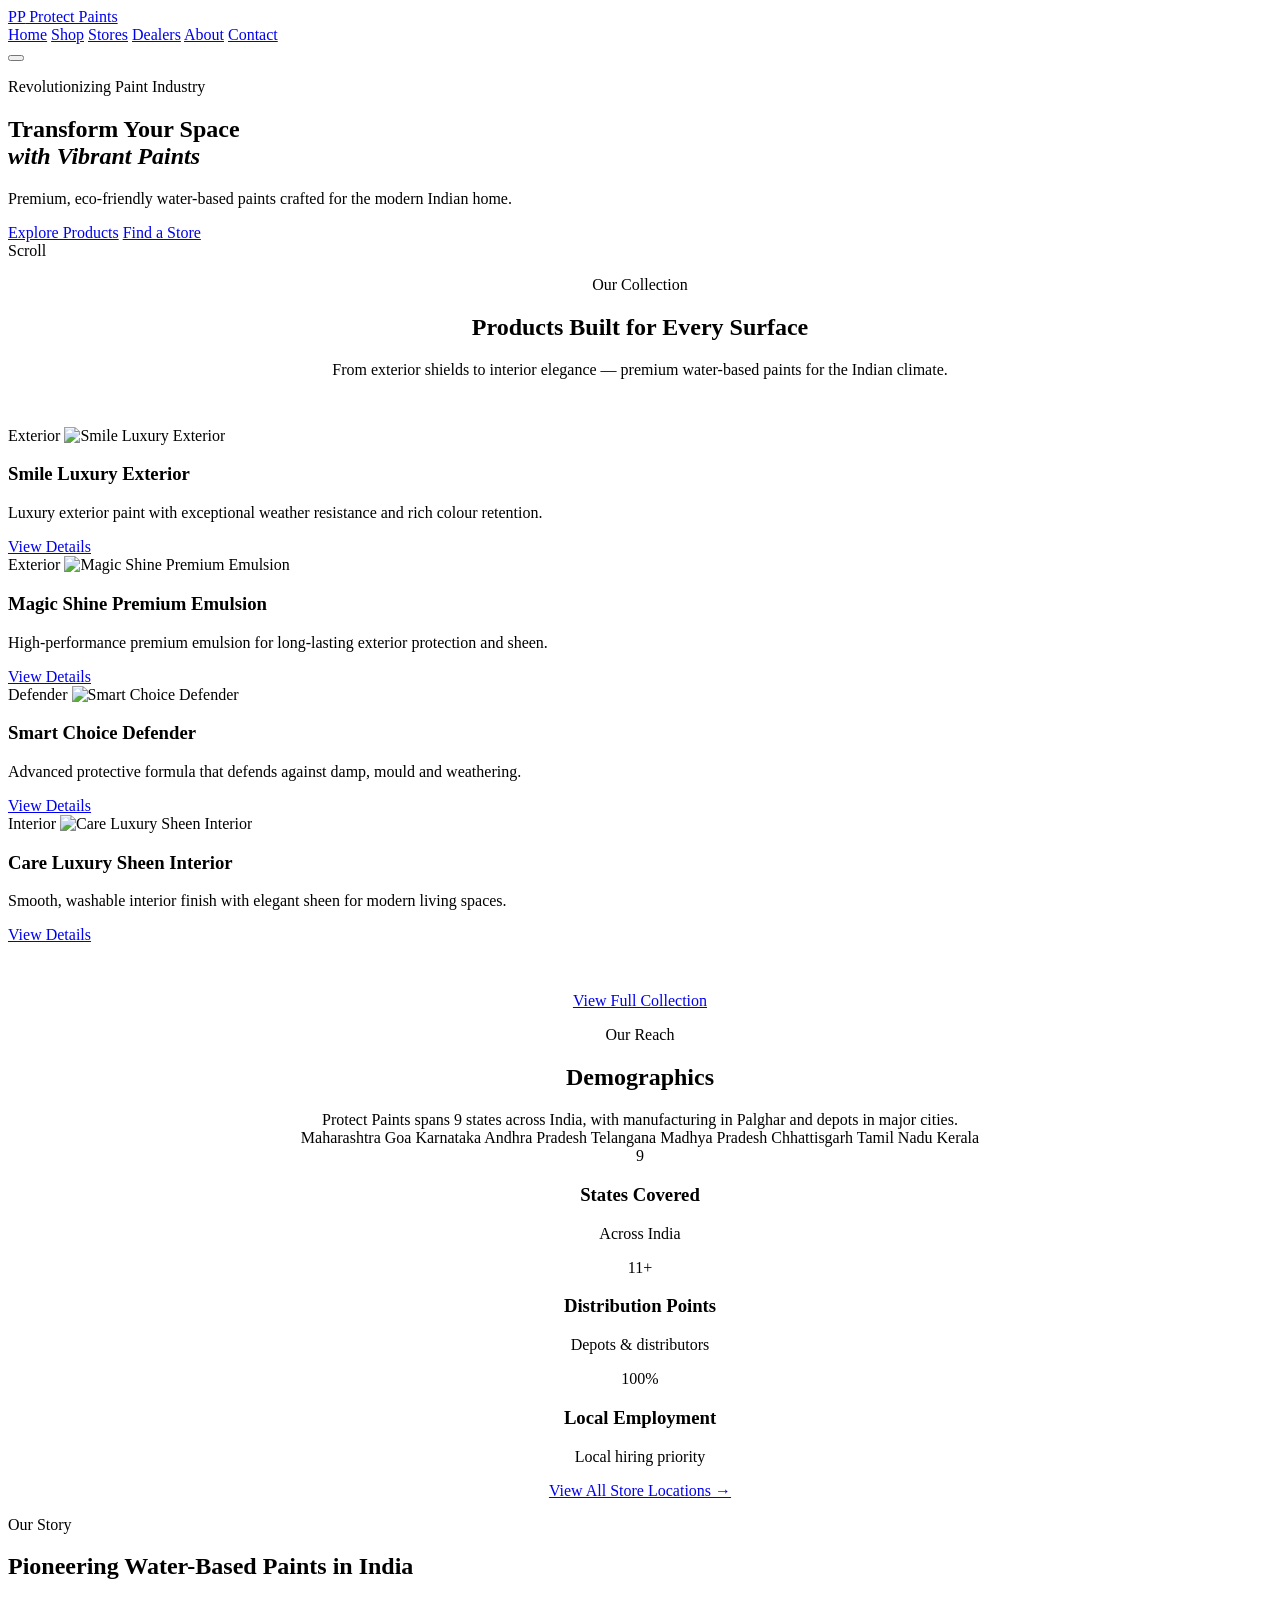
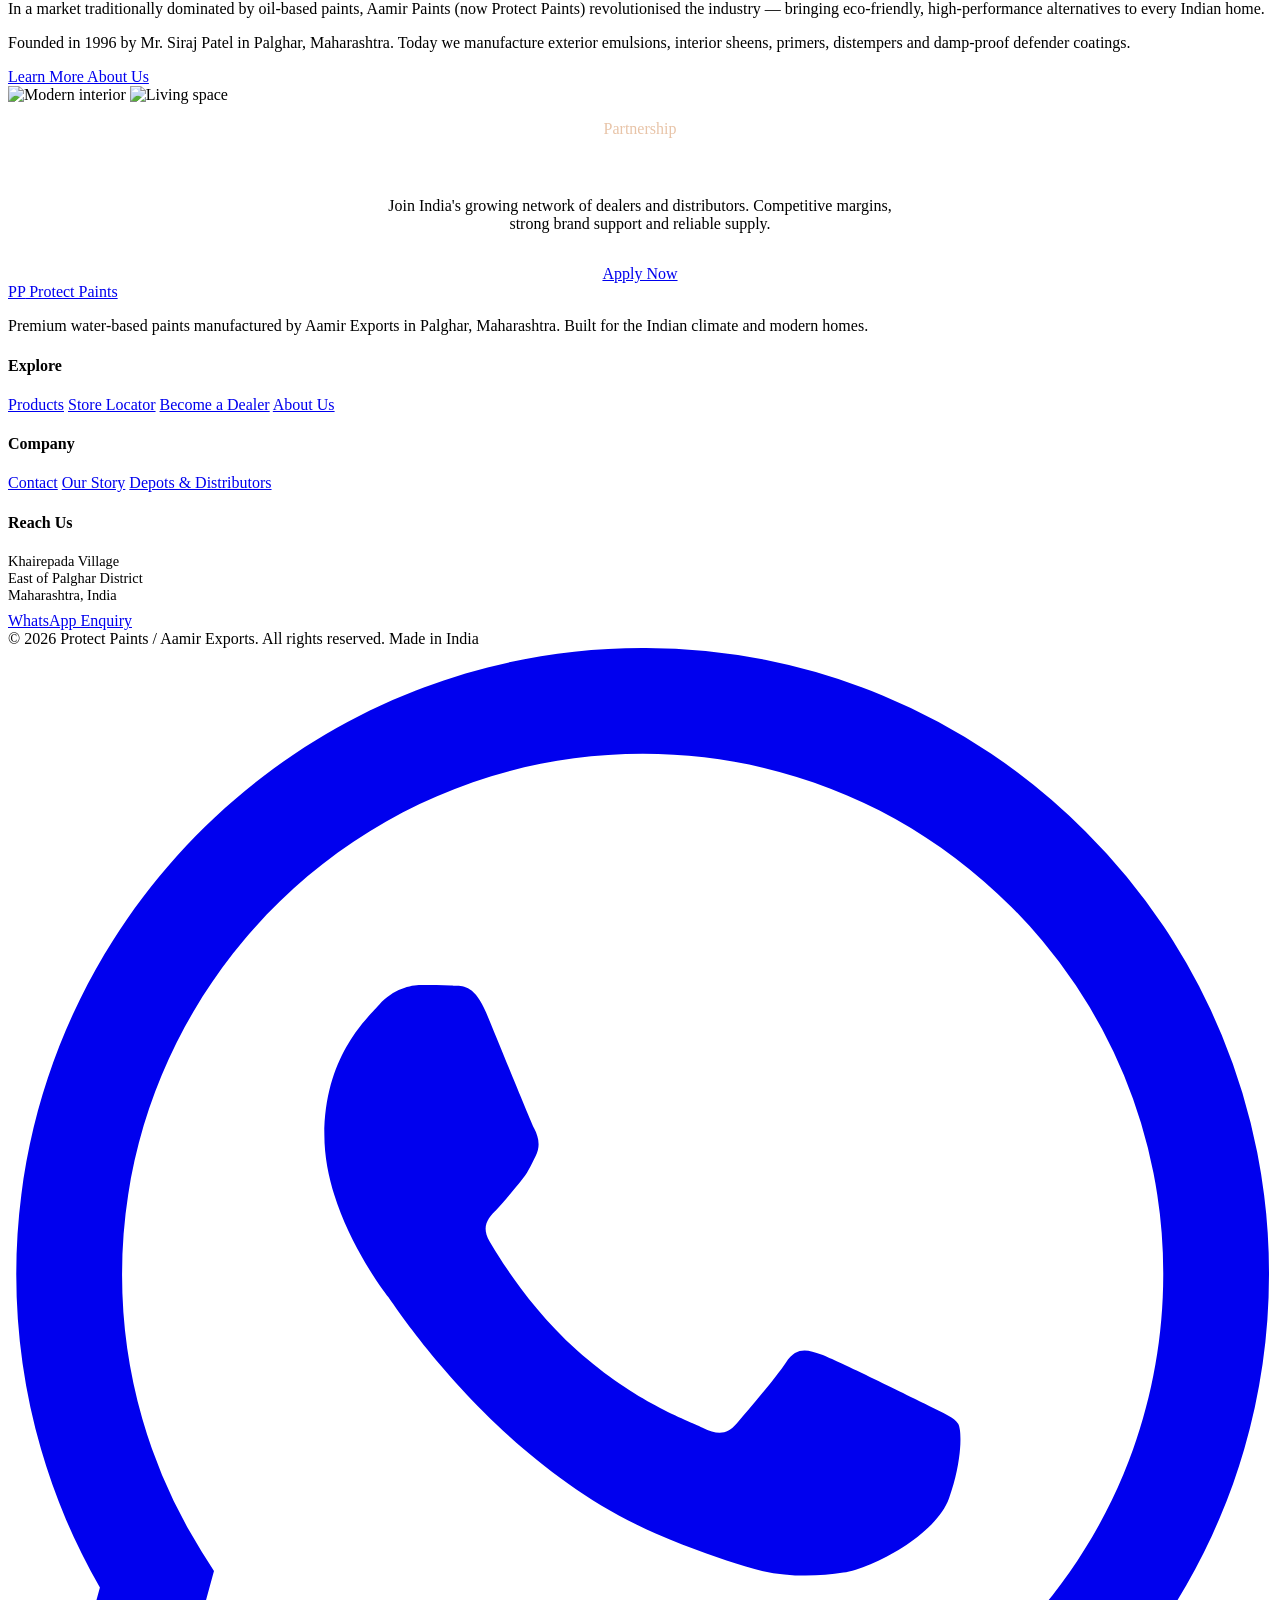
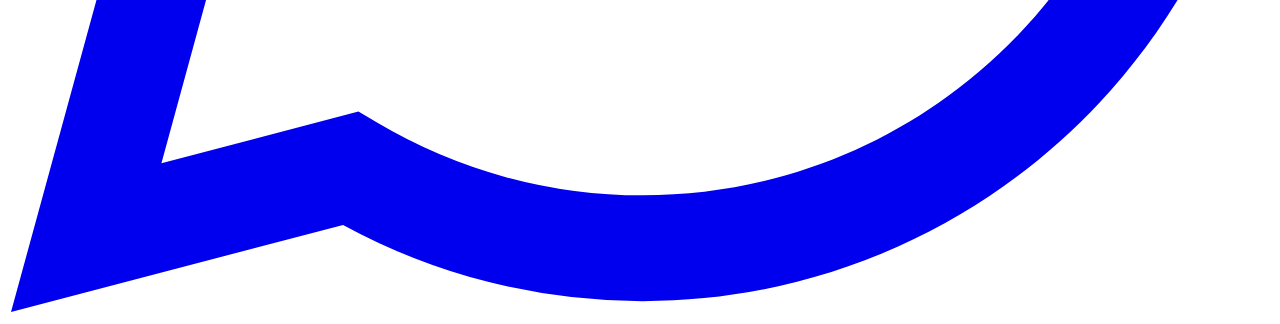
==== index.html @ d66ad338 "Add files via upload" ====
<!DOCTYPE html>
<html lang="en">
<head>
  <meta charset="UTF-8">
  <meta name="viewport" content="width=device-width, initial-scale=1.0">
  <title>Protect Paints — Premium Water-Based Paints for Modern Indian Homes</title>
  <meta name="description" content="Protect Paints by Aamir Exports. Eco-friendly, high-performance water-based paints manufactured in Palghar, Maharashtra.">
  <link rel="preconnect" href="https://fonts.googleapis.com">
  <link href="https://fonts.googleapis.com/css2?family=Fraunces:ital,wght@0,500;0,600;1,500&family=Inter:wght@400;500;600&display=swap" rel="stylesheet">
  <link rel="stylesheet" href="assets/css/style.css">
</head>
<body class="home">

  <!-- Floating glass header (sits on top of hero) -->
  <header class="site-header" id="site-header">
    <div class="container header-inner">
      <a href="index.html" class="logo">
        <span class="logo-mark">PP</span>
        Protect Paints
      </a>
      <nav class="nav" aria-label="Main">
        <a href="index.html" class="active">Home</a>
        <a href="shop.html">Shop</a>
        <a href="stores.html">Stores</a>
        <a href="dealers.html">Dealers</a>
        <a href="about.html">About</a>
        <a href="contact.html">Contact</a>
      </nav>
      <button class="nav-toggle" aria-label="Menu" aria-expanded="false">
        <span></span><span></span><span></span>
      </button>
    </div>
  </header>

  <!-- Hero — full viewport, nav floats over it -->
  <section class="hero">
    <div class="hero-bg"></div>
    <div class="container">
      <div class="hero-content">
        <p class="eyebrow">Revolutionizing Paint Industry</p>
        <h1>Transform Your Space<br><em>with Vibrant Paints</em></h1>
        <p>Premium, eco-friendly water-based paints crafted for the modern Indian home.</p>
        <div class="hero-ctas">
          <a href="shop.html" class="btn btn-primary btn-lg">Explore Products</a>
          <a href="stores.html" class="btn btn-glass btn-lg">Find a Store</a>
        </div>
      </div>
    </div>
    <div class="scroll-hint">Scroll</div>
  </section>

  <!-- Featured Products -->
  <section class="section">
    <div class="container">
      <div style="text-align:center; margin-bottom:48px;">
        <p class="eyebrow">Our Collection</p>
        <h2>Products Built for Every Surface</h2>
        <p class="lead" style="margin:0 auto;">From exterior shields to interior elegance — premium water-based paints for the Indian climate.</p>
      </div>

      <div class="product-grid">
        <article class="product-card" data-cat="exterior">
          <div class="product-img">
            <span class="product-tag">Exterior</span>
            <img src="https://images.unsplash.com/photo-1589939705384-5185137a7f0f?auto=format&fit=crop&w=400&q=80" alt="Smile Luxury Exterior">
          </div>
          <div class="product-body">
            <h3>Smile Luxury Exterior</h3>
            <p>Luxury exterior paint with exceptional weather resistance and rich colour retention.</p>
            <a href="shop.html" class="btn btn-sm btn-outline">View Details</a>
          </div>
        </article>

        <article class="product-card" data-cat="exterior">
          <div class="product-img">
            <span class="product-tag">Exterior</span>
            <img src="https://images.unsplash.com/photo-1562259949-e8e7689d7828?auto=format&fit=crop&w=400&q=80" alt="Magic Shine Premium Emulsion">
          </div>
          <div class="product-body">
            <h3>Magic Shine Premium Emulsion</h3>
            <p>High-performance premium emulsion for long-lasting exterior protection and sheen.</p>
            <a href="shop.html" class="btn btn-sm btn-outline">View Details</a>
          </div>
        </article>

        <article class="product-card" data-cat="defender">
          <div class="product-img">
            <span class="product-tag">Defender</span>
            <img src="https://images.unsplash.com/photo-1581578731548-c64695cc6952?auto=format&fit=crop&w=400&q=80" alt="Smart Choice Defender">
          </div>
          <div class="product-body">
            <h3>Smart Choice Defender</h3>
            <p>Advanced protective formula that defends against damp, mould and weathering.</p>
            <a href="shop.html" class="btn btn-sm btn-outline">View Details</a>
          </div>
        </article>

        <article class="product-card" data-cat="interior">
          <div class="product-img">
            <span class="product-tag">Interior</span>
            <img src="https://images.unsplash.com/photo-1615873968403-89e068629265?auto=format&fit=crop&w=400&q=80" alt="Care Luxury Sheen Interior">
          </div>
          <div class="product-body">
            <h3>Care Luxury Sheen Interior</h3>
            <p>Smooth, washable interior finish with elegant sheen for modern living spaces.</p>
            <a href="shop.html" class="btn btn-sm btn-outline">View Details</a>
          </div>
        </article>
      </div>

      <div style="text-align:center; margin-top:48px;">
        <a href="shop.html" class="btn btn-primary">View Full Collection</a>
      </div>
    </div>
  </section>

  <!-- Demographics (from Base44) -->
  <section class="section section-alt">
    <div class="container" style="text-align:center;">
      <p class="eyebrow">Our Reach</p>
      <h2>Demographics</h2>
      <p class="lead" style="margin:0 auto;">Protect Paints spans 9 states across India, with manufacturing in Palghar and depots in major cities.</p>

      <div class="state-chips">
        <span class="state-chip">Maharashtra</span>
        <span class="state-chip">Goa</span>
        <span class="state-chip">Karnataka</span>
        <span class="state-chip">Andhra Pradesh</span>
        <span class="state-chip">Telangana</span>
        <span class="state-chip">Madhya Pradesh</span>
        <span class="state-chip">Chhattisgarh</span>
        <span class="state-chip">Tamil Nadu</span>
        <span class="state-chip">Kerala</span>
      </div>

      <div class="stats-grid">
        <div class="stat-card">
          <div class="stat-num">9</div>
          <h3>States Covered</h3>
          <p>Across India</p>
        </div>
        <div class="stat-card">
          <div class="stat-num">11+</div>
          <h3>Distribution Points</h3>
          <p>Depots &amp; distributors</p>
        </div>
        <div class="stat-card">
          <div class="stat-num">100%</div>
          <h3>Local Employment</h3>
          <p>Local hiring priority</p>
        </div>
      </div>

      <a href="stores.html" class="btn btn-outline">View All Store Locations →</a>
    </div>
  </section>

  <!-- About teaser (from Base44) -->
  <section class="section">
    <div class="container">
      <div class="split">
        <div>
          <p class="eyebrow">Our Story</p>
          <h2>Pioneering Water-Based Paints in India</h2>
          <p>In a market traditionally dominated by oil-based paints, Aamir Paints (now Protect Paints) revolutionised the industry — bringing eco-friendly, high-performance alternatives to every Indian home.</p>
          <p>Founded in 1996 by Mr. Siraj Patel in Palghar, Maharashtra. Today we manufacture exterior emulsions, interior sheens, primers, distempers and damp-proof defender coatings.</p>
          <a href="about.html" class="btn btn-primary" style="margin-top:12px;">Learn More About Us</a>
        </div>
        <div class="split-images">
          <img src="https://images.unsplash.com/photo-1618220179428-22790b461013?auto=format&fit=crop&w=600&q=80" alt="Modern interior">
          <img src="https://images.unsplash.com/photo-1586023492125-27b2c045efd7?auto=format&fit=crop&w=600&q=80" alt="Living space">
        </div>
      </div>
    </div>
  </section>

  <!-- Dealer CTA -->
  <section class="section section-dark">
    <div class="container" style="text-align:center;">
      <p class="eyebrow" style="color:#E8C4A8;">Partnership</p>
      <h2 style="color:#fff; max-width:16em; margin:0 auto 1rem;">Become a Protect Paints Dealer</h2>
      <p style="max-width:32em; margin:0 auto 2rem;">Join India's growing network of dealers and distributors. Competitive margins, strong brand support and reliable supply.</p>
      <a href="dealers.html" class="btn btn-primary btn-lg">Apply Now</a>
    </div>
  </section>

  <!-- Footer -->
  <footer class="site-footer">
    <div class="container">
      <div class="footer-grid">
        <div class="footer-brand">
          <a href="index.html" class="logo">
            <span class="logo-mark">PP</span> Protect Paints
          </a>
          <p>Premium water-based paints manufactured by Aamir Exports in Palghar, Maharashtra. Built for the Indian climate and modern homes.</p>
        </div>
        <div class="footer-col">
          <h4>Explore</h4>
          <a href="shop.html">Products</a>
          <a href="stores.html">Store Locator</a>
          <a href="dealers.html">Become a Dealer</a>
          <a href="about.html">About Us</a>
        </div>
        <div class="footer-col">
          <h4>Company</h4>
          <a href="contact.html">Contact</a>
          <a href="about.html">Our Story</a>
          <a href="stores.html">Depots &amp; Distributors</a>
        </div>
        <div class="footer-col">
          <h4>Reach Us</h4>
          <p style="font-size:0.9rem; margin:0 0 8px;">Khairepada Village<br>East of Palghar District<br>Maharashtra, India</p>
          <a href="https://wa.me/918600154337" target="_blank" rel="noopener">WhatsApp Enquiry</a>
        </div>
      </div>
      <div class="footer-bottom">
        <span>© 2026 Protect Paints / Aamir Exports. All rights reserved.</span>
        <span>Made in India</span>
      </div>
    </div>
  </footer>

  <a href="https://wa.me/918600154337?text=Hi%2C%20I%27m%20interested%20in%20Protect%20Paints" class="wa-float" target="_blank" rel="noopener" aria-label="Chat on WhatsApp">
    <svg viewBox="0 0 24 24" fill="currentColor"><path d="M17.472 14.382c-.297-.149-1.758-.867-2.03-.967-.273-.099-.471-.148-.67.15-.197.297-.767.966-.94 1.164-.173.199-.347.223-.644.075-.297-.15-1.255-.463-2.39-1.475-.883-.788-1.48-1.761-1.653-2.059-.173-.297-.018-.458.13-.606.134-.133.298-.347.446-.52.149-.174.198-.298.298-.497.099-.198.05-.371-.025-.52-.075-.149-.669-1.612-.916-2.207-.242-.579-.487-.5-.669-.51-.173-.008-.371-.01-.57-.01-.198 0-.52.074-.792.372-.272.297-1.04 1.016-1.04 2.479 0 1.462 1.065 2.875 1.213 3.074.149.198 2.096 3.2 5.077 4.487.709.306 1.262.489 1.694.625.712.227 1.36.195 1.871.118.571-.085 1.758-.719 2.006-1.413.248-.694.248-1.289.173-1.413-.074-.124-.272-.198-.57-.347m-5.421 7.403h-.004a9.87 9.87 0 01-5.031-1.378l-.361-.214-3.741.982.998-3.648-.235-.374a9.86 9.86 0 01-1.51-5.26c.001-5.45 4.436-9.884 9.888-9.884 2.64 0 5.122 1.03 6.988 2.898a9.825 9.825 0 012.893 6.994c-.003 5.45-4.435 9.884-9.885 9.884m8.413-18.297A11.815 11.815 0 0012.05 0C5.495 0 .16 5.335.157 11.892c0 2.096.547 4.142 1.588 5.945L.057 24l6.305-1.654a11.882 11.882 0 005.683 1.448h.005c6.554 0 11.89-5.335 11.893-11.893a11.821 11.821 0 00-3.48-8.413z"/></svg>
  </a>

  <script src="assets/js/main.js"></script>
  <script>
    (function(){
      var header = document.getElementById('site-header');
      if (!header) return;
      window.addEventListener('scroll', function(){
        if (window.scrollY > 80) header.classList.add('is-scrolled');
        else header.classList.remove('is-scrolled');
      });
    })();
  </script>
</body>
</html>
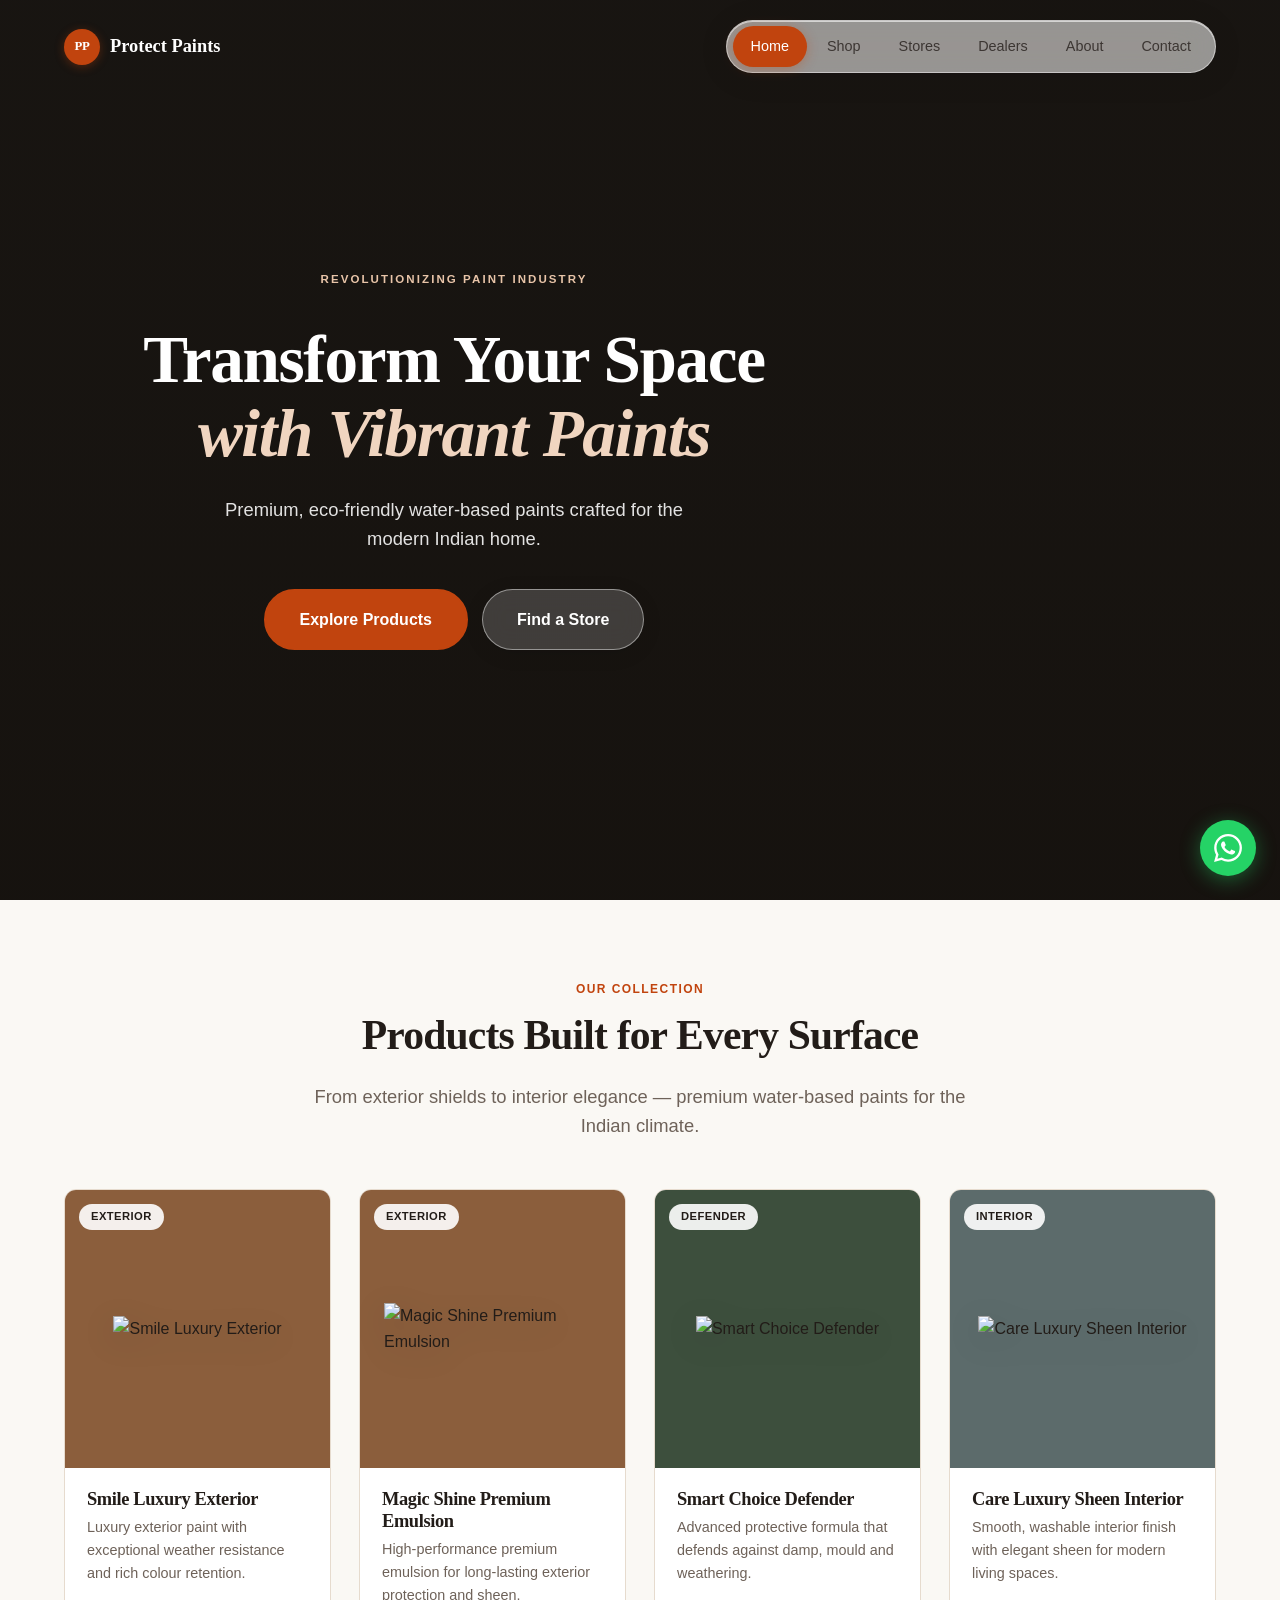
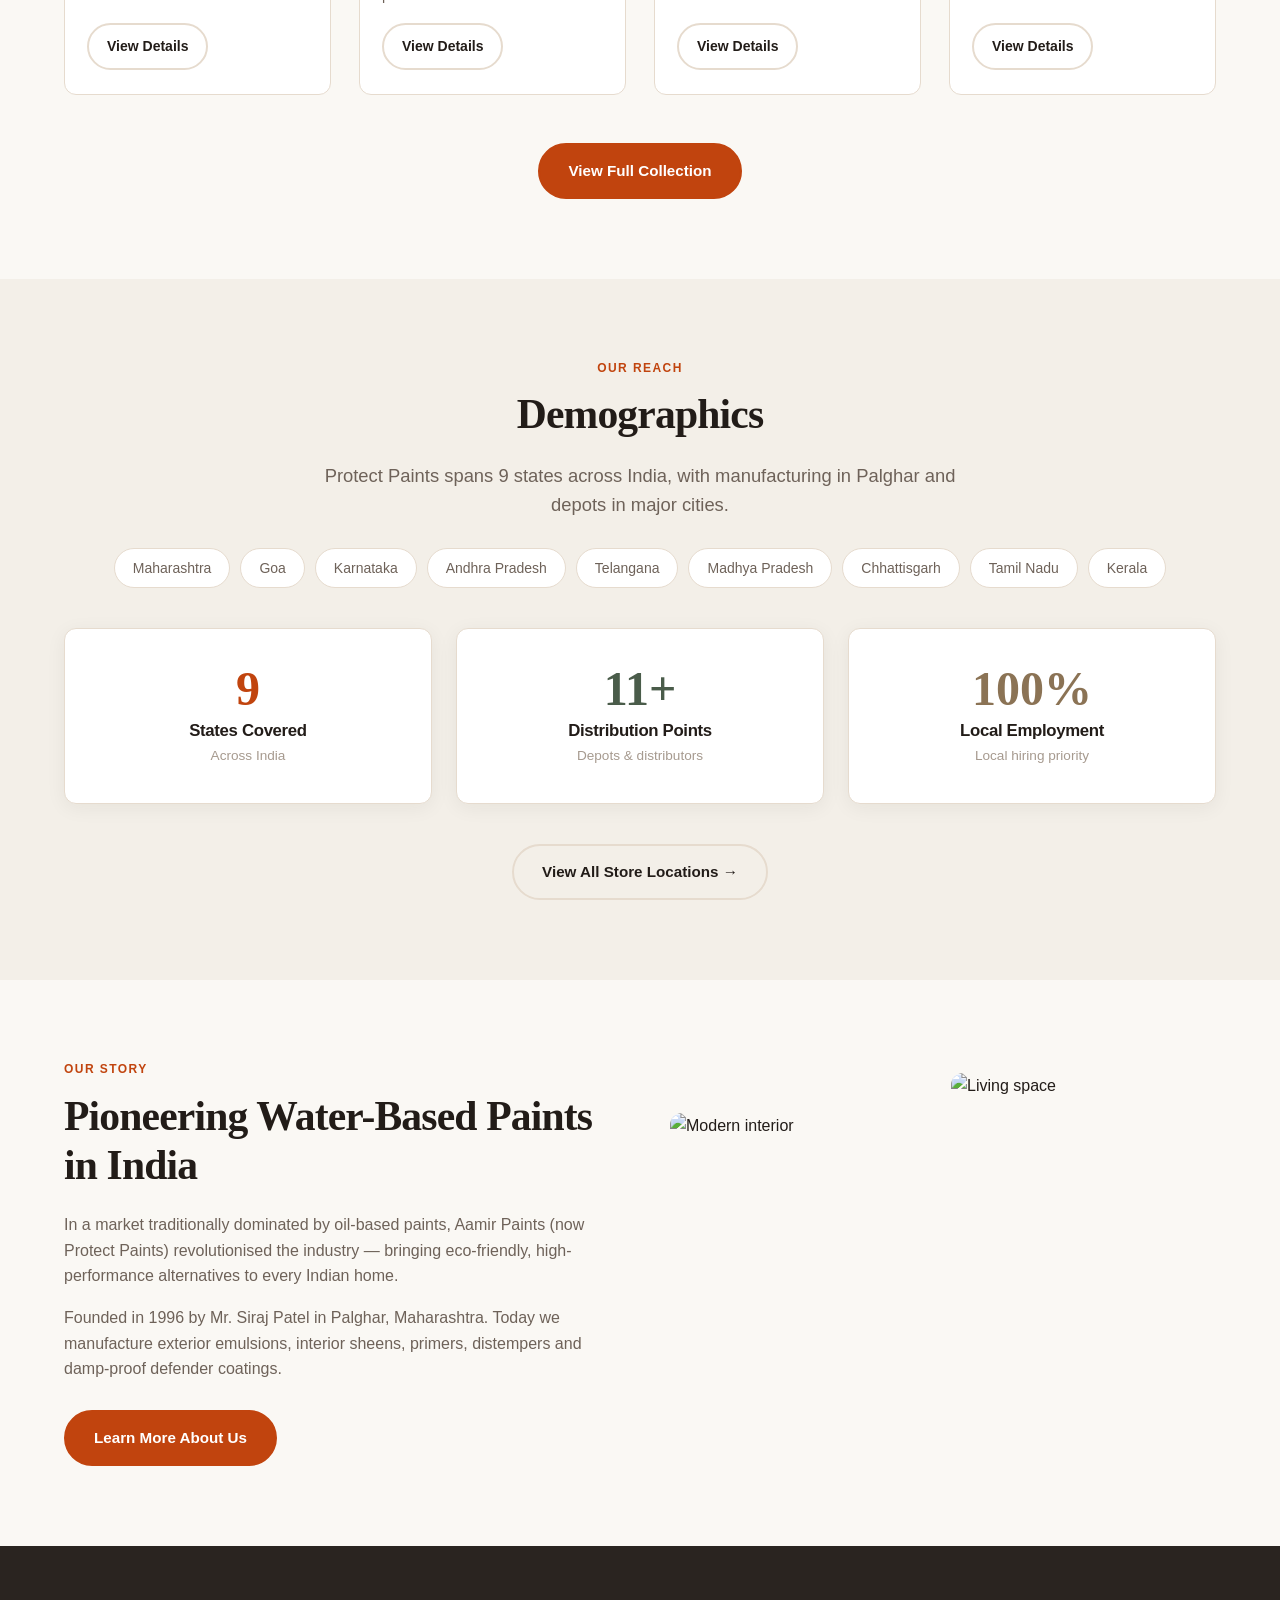
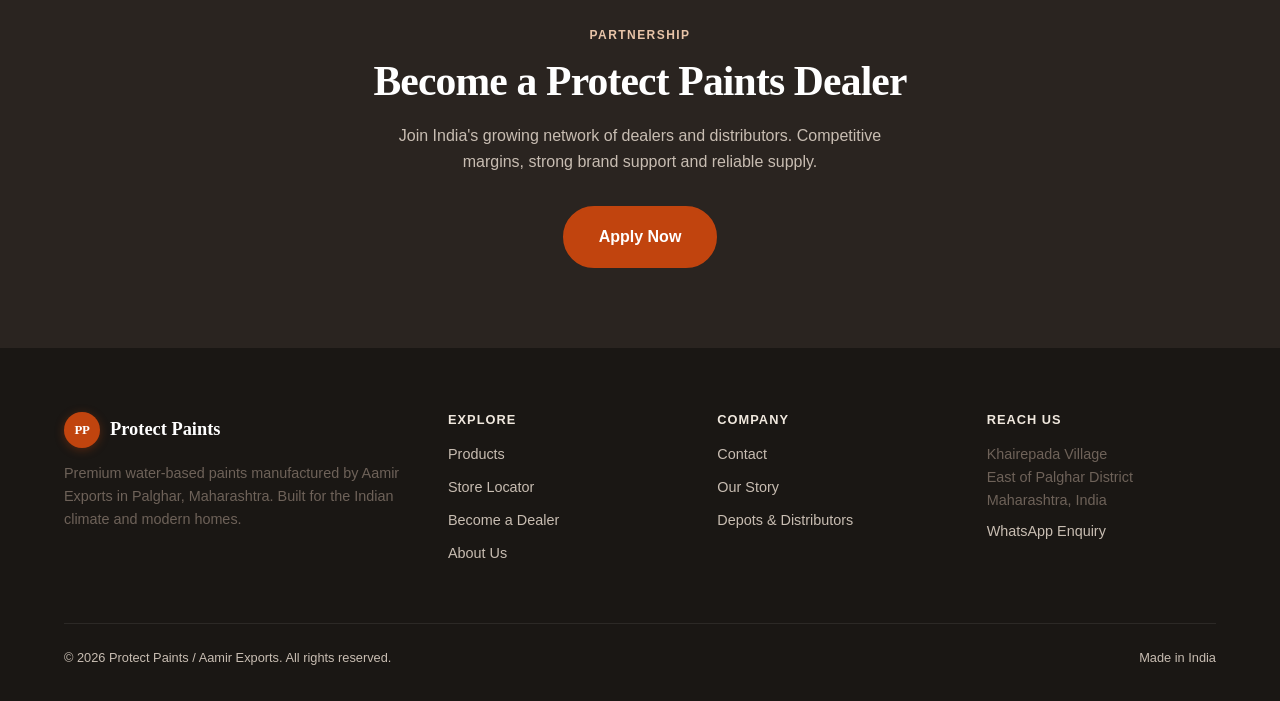
==== commit 28236bd7: "Add files via upload" ====
--- a/index.html
+++ b/index.html
@@ -46,7 +46,6 @@
         </div>
       </div>
     </div>
-    <div class="scroll-hint">Scroll</div>
   </section>
 
   <!-- Featured Products -->
--- a/assets/css/style.css
+++ b/assets/css/style.css
@@ -0,0 +1,686 @@
+/* Protect Paints — Static Site
+   Inspired by Base44 design language
+   Brand: warm cream + terracotta orange + elegant serif
+*/
+
+:root {
+  --bg: #FAF8F4;
+  --bg-alt: #F3EFE8;
+  --surface: #FFFFFF;
+  --ink: #221C18;
+  --ink-soft: #6E6259;
+  --ink-faint: #A69A8F;
+  --line: #E6DBCE;
+  --brand: #C1440E;
+  --brand-dark: #96350A;
+  --brand-tint: #F4E3D8;
+  --brand-light: #F8EDE4;
+  --success: #3F6B4A;
+  --radius-sm: 6px;
+  --radius: 12px;
+  --radius-lg: 20px;
+  --shadow: 0 4px 20px rgba(34, 28, 24, 0.06);
+  --shadow-lg: 0 12px 40px rgba(34, 28, 24, 0.1);
+  --font-display: "Fraunces", Georgia, "Times New Roman", serif;
+  --font-body: "Inter", -apple-system, BlinkMacSystemFont, "Segoe UI", sans-serif;
+  --header-h: 72px;
+  --max-w: 1200px;
+}
+
+*, *::before, *::after { box-sizing: border-box; }
+html { scroll-behavior: smooth; }
+body {
+  margin: 0;
+  font-family: var(--font-body);
+  color: var(--ink);
+  background: var(--bg);
+  -webkit-font-smoothing: antialiased;
+  line-height: 1.6;
+}
+img { max-width: 100%; height: auto; display: block; }
+a { color: var(--brand-dark); text-decoration: none; }
+a:hover { color: var(--brand); }
+ul { list-style: none; margin: 0; padding: 0; }
+
+/* ---------- Typography ---------- */
+h1, h2, h3, h4 {
+  font-family: var(--font-display);
+  font-weight: 600;
+  line-height: 1.2;
+  letter-spacing: -0.02em;
+  margin: 0 0 0.5em;
+}
+h1 { font-size: clamp(2.4rem, 5vw, 3.8rem); }
+h2 { font-size: clamp(1.8rem, 3.5vw, 2.6rem); }
+h3 { font-size: 1.35rem; }
+p { margin: 0 0 1em; color: var(--ink-soft); }
+.lead { font-size: 1.15rem; color: var(--ink-soft); max-width: 36em; }
+.eyebrow {
+  font-family: var(--font-body);
+  font-size: 0.75rem;
+  font-weight: 600;
+  letter-spacing: 0.12em;
+  text-transform: uppercase;
+  color: var(--brand);
+  margin-bottom: 0.75rem;
+}
+
+/* ---------- Layout helpers ---------- */
+.container {
+  width: 100%;
+  max-width: var(--max-w);
+  margin: 0 auto;
+  padding: 0 24px;
+}
+.section { padding: 80px 0; }
+.section-sm { padding: 56px 0; }
+.section-dark {
+  background: #2A2420;
+  color: #F5F0E9;
+}
+.section-dark p { color: #C8BDB2; }
+.section-alt { background: var(--bg-alt); }
+
+/* ---------- Buttons ---------- */
+.btn {
+  display: inline-flex;
+  align-items: center;
+  justify-content: center;
+  gap: 8px;
+  padding: 14px 28px;
+  border-radius: 999px;
+  font-family: var(--font-body);
+  font-size: 0.95rem;
+  font-weight: 600;
+  border: 2px solid transparent;
+  cursor: pointer;
+  transition: all 0.2s ease;
+  text-decoration: none;
+  white-space: nowrap;
+}
+.btn-primary {
+  background: var(--brand);
+  color: #fff;
+  border-color: var(--brand);
+}
+.btn-primary:hover {
+  background: var(--brand-dark);
+  border-color: var(--brand-dark);
+  color: #fff;
+}
+.btn-outline {
+  background: transparent;
+  color: var(--ink);
+  border-color: var(--line);
+}
+.btn-outline:hover {
+  border-color: var(--ink-soft);
+  color: var(--ink);
+}
+.btn-outline-light {
+  background: transparent;
+  color: #fff;
+  border-color: rgba(255,255,255,0.35);
+}
+.btn-outline-light:hover {
+  background: rgba(255,255,255,0.1);
+  border-color: #fff;
+  color: #fff;
+}
+.btn-lg { padding: 16px 34px; font-size: 1rem; }
+.btn-sm { padding: 10px 18px; font-size: 0.875rem; }
+
+/* ---------- Header (floating glass — logo + nav as separate entities) ---------- */
+.site-header {
+  position: absolute;
+  top: 0;
+  left: 0;
+  right: 0;
+  z-index: 100;
+  background: transparent; /* never a full-width bar */
+  height: auto;
+  padding: 20px 0 0;
+  border: none;
+  box-shadow: none;
+}
+.site-header.is-scrolled,
+body:not(.home) .site-header {
+  position: fixed;
+  background: transparent; /* stay transparent on scroll — no cream strip */
+  backdrop-filter: none;
+  -webkit-backdrop-filter: none;
+  padding: 14px 0;
+  border: none;
+  box-shadow: none;
+}
+body:not(.home) { padding-top: 72px; }
+body:not(.home) .site-header .logo { color: var(--ink); }
+.header-inner {
+  display: flex;
+  align-items: center;
+  justify-content: space-between;
+  gap: 24px;
+}
+.logo {
+  display: flex;
+  align-items: center;
+  gap: 10px;
+  font-family: var(--font-display);
+  font-weight: 600;
+  font-size: 1.15rem;
+  color: #fff; /* white — no pill/background */
+  text-decoration: none;
+  background: none;
+  backdrop-filter: none;
+  -webkit-backdrop-filter: none;
+  padding: 0;
+  border: none;
+  border-radius: 0;
+  box-shadow: none;
+}
+.logo-mark {
+  width: 36px;
+  height: 36px;
+  border-radius: 50%;
+  background: var(--brand);
+  color: #fff;
+  display: flex;
+  align-items: center;
+  justify-content: center;
+  font-weight: 700;
+  font-size: 0.8rem;
+  letter-spacing: -0.02em;
+  box-shadow: 0 2px 10px rgba(193, 68, 14, 0.35);
+}
+/* Footer logo — never a pill */
+.footer-brand .logo,
+.site-footer .logo {
+  background: none !important;
+  border: none !important;
+  box-shadow: none !important;
+  padding: 0 !important;
+  border-radius: 0 !important;
+  backdrop-filter: none !important;
+  color: #fff !important;
+}
+.nav {
+  display: flex;
+  align-items: center;
+  gap: 2px;
+  /* its own glass pill only around the links */
+  background: rgba(255, 255, 255, 0.55);
+  backdrop-filter: blur(20px) saturate(180%);
+  -webkit-backdrop-filter: blur(20px) saturate(180%);
+  padding: 5px 6px;
+  border-radius: 999px;
+  border: 1px solid rgba(255, 255, 255, 0.45);
+  box-shadow: 0 4px 30px rgba(0, 0, 0, 0.1), inset 0 1px 0 rgba(255,255,255,0.6);
+}
+.nav a {
+  padding: 9px 18px;
+  border-radius: 999px;
+  font-size: 0.9rem;
+  font-weight: 500;
+  color: rgba(34, 28, 24, 0.78);
+  transition: all 0.18s ease;
+}
+.nav a:hover {
+  color: var(--ink);
+  background: rgba(255, 255, 255, 0.45);
+}
+.nav a.active {
+  background: var(--brand);
+  color: #fff;
+  box-shadow: 0 2px 12px rgba(193, 68, 14, 0.35);
+}
+.nav-toggle {
+  display: none;
+  background: rgba(255,255,255,0.6);
+  backdrop-filter: blur(12px);
+  border: 1px solid rgba(255,255,255,0.4);
+  border-radius: 10px;
+  padding: 10px;
+  cursor: pointer;
+}
+.nav-toggle span {
+  display: block;
+  width: 20px;
+  height: 2px;
+  background: var(--ink);
+  margin: 4px 0;
+  transition: 0.2s;
+}
+
+/* ---------- Hero ---------- */
+.hero {
+  position: relative;
+  min-height: 100vh;
+  display: flex;
+  align-items: center;
+  justify-content: center;
+  overflow: hidden;
+  background: #1a1714;
+}
+.hero-bg {
+  position: absolute;
+  inset: 0;
+  background: url('https://images.unsplash.com/photo-1616486338812-3dadae4b4ace?auto=format&fit=crop&w=1920&q=80') center/cover no-repeat;
+}
+.hero-bg::after {
+  content: "";
+  position: absolute;
+  inset: 0;
+  background: linear-gradient(180deg, rgba(20,16,12,0.35) 0%, rgba(20,16,12,0.45) 50%, rgba(20,16,12,0.65) 100%);
+}
+.hero-content {
+  position: relative;
+  z-index: 2;
+  max-width: 780px;
+  text-align: center;
+  color: #fff;
+  padding: 120px 24px 100px;
+}
+.hero .eyebrow {
+  color: #E8C4A8;
+  letter-spacing: 0.18em;
+  font-size: 0.72rem;
+}
+.hero h1 {
+  color: #fff;
+  margin-bottom: 0.35em;
+  font-size: clamp(2.6rem, 6vw, 4.2rem);
+  line-height: 1.1;
+}
+.hero h1 em {
+  font-style: italic;
+  color: #F0D5C0;
+  display: block;
+}
+.hero p {
+  color: rgba(255,255,255,0.88);
+  font-size: 1.15rem;
+  margin: 0 auto 2.2rem;
+  max-width: 28em;
+}
+.hero-ctas {
+  display: flex;
+  flex-wrap: wrap;
+  gap: 14px;
+  justify-content: center;
+}
+/* Glass secondary button (Find a Store) */
+.btn-glass {
+  background: rgba(255, 255, 255, 0.18);
+  backdrop-filter: blur(12px);
+  -webkit-backdrop-filter: blur(12px);
+  color: #fff;
+  border: 1px solid rgba(255, 255, 255, 0.45);
+  box-shadow: 0 4px 20px rgba(0,0,0,0.1);
+}
+.btn-glass:hover {
+  background: rgba(255, 255, 255, 0.28);
+  border-color: rgba(255, 255, 255, 0.7);
+  color: #fff;
+}
+
+/* ---------- Product grid ---------- */
+.product-filters {
+  display: flex;
+  flex-wrap: wrap;
+  gap: 8px;
+  margin-bottom: 40px;
+  justify-content: center;
+}
+.filter-btn {
+  padding: 8px 18px;
+  border-radius: 999px;
+  border: 1px solid var(--line);
+  background: var(--surface);
+  font-size: 0.875rem;
+  font-weight: 500;
+  color: var(--ink-soft);
+  cursor: pointer;
+  transition: all 0.15s;
+}
+.filter-btn:hover { border-color: var(--ink-faint); }
+.filter-btn.active {
+  background: var(--brand);
+  border-color: var(--brand);
+  color: #fff;
+}
+.product-grid {
+  display: grid;
+  grid-template-columns: repeat(auto-fill, minmax(260px, 1fr));
+  gap: 28px;
+}
+.product-card {
+  background: var(--surface);
+  border-radius: var(--radius);
+  overflow: hidden;
+  border: 1px solid var(--line);
+  transition: transform 0.25s ease, box-shadow 0.25s ease;
+  display: flex;
+  flex-direction: column;
+}
+.product-card:hover {
+  transform: translateY(-4px);
+  box-shadow: var(--shadow-lg);
+}
+.product-img {
+  aspect-ratio: 1 / 1.05;
+  background: var(--bg-alt);
+  display: flex;
+  align-items: center;
+  justify-content: center;
+  position: relative;
+  padding: 24px;
+}
+.product-img img {
+  max-height: 180px;
+  object-fit: contain;
+  filter: drop-shadow(0 8px 16px rgba(0,0,0,0.12));
+}
+.product-tag {
+  position: absolute;
+  top: 14px;
+  left: 14px;
+  padding: 4px 12px;
+  border-radius: 999px;
+  font-size: 0.7rem;
+  font-weight: 600;
+  letter-spacing: 0.04em;
+  text-transform: uppercase;
+  background: rgba(255,255,255,0.9);
+  color: var(--ink);
+}
+.product-body {
+  padding: 20px 22px 24px;
+  flex: 1;
+  display: flex;
+  flex-direction: column;
+}
+.product-body h3 {
+  font-size: 1.15rem;
+  margin-bottom: 6px;
+}
+.product-body p {
+  font-size: 0.9rem;
+  margin-bottom: 16px;
+  flex: 1;
+}
+.product-body .btn { align-self: flex-start; }
+
+/* Colored card backgrounds for variety */
+.product-card[data-cat="distemper"] .product-img { background: #C1440E; }
+.product-card[data-cat="exterior"] .product-img { background: #8B5E3C; }
+.product-card[data-cat="interior"] .product-img { background: #5C6B6B; }
+.product-card[data-cat="primer"] .product-img { background: #4A5568; }
+.product-card[data-cat="defender"] .product-img { background: #3D4F3D; }
+
+/* ---------- Feature / About blocks ---------- */
+.split {
+  display: grid;
+  grid-template-columns: 1fr 1fr;
+  gap: 60px;
+  align-items: center;
+}
+.split-images {
+  display: grid;
+  grid-template-columns: 1fr 1fr;
+  gap: 16px;
+}
+.split-images img {
+  border-radius: var(--radius);
+  object-fit: cover;
+  width: 100%;
+  height: 280px;
+}
+.split-images img:first-child { height: 340px; margin-top: 40px; }
+
+/* ---------- Dealers hero ---------- */
+.page-hero {
+  padding: 100px 0 80px;
+  text-align: center;
+  background: linear-gradient(180deg, #2A2420 0%, #3A322C 100%);
+  color: #fff;
+}
+.page-hero .eyebrow { color: #E8C4A8; }
+.page-hero h1 { color: #fff; max-width: 16em; margin-left: auto; margin-right: auto; }
+.page-hero p { color: rgba(255,255,255,0.8); max-width: 32em; margin: 0 auto 2rem; }
+
+/* ---------- Benefits grid ---------- */
+.benefits {
+  display: grid;
+  grid-template-columns: repeat(auto-fit, minmax(240px, 1fr));
+  gap: 28px;
+}
+.benefit-card {
+  background: var(--surface);
+  border: 1px solid var(--line);
+  border-radius: var(--radius);
+  padding: 28px 24px;
+}
+.benefit-card .icon {
+  width: 44px;
+  height: 44px;
+  border-radius: 10px;
+  background: var(--brand-tint);
+  color: var(--brand);
+  display: flex;
+  align-items: center;
+  justify-content: center;
+  font-size: 1.25rem;
+  margin-bottom: 16px;
+}
+.benefit-card h3 { font-size: 1.15rem; margin-bottom: 8px; }
+.benefit-card p { font-size: 0.9rem; margin: 0; }
+
+/* ---------- Contact ---------- */
+.contact-grid {
+  display: grid;
+  grid-template-columns: 1fr 1.2fr;
+  gap: 48px;
+  align-items: start;
+}
+.contact-info h3 {
+  font-size: 0.8rem;
+  letter-spacing: 0.08em;
+  text-transform: uppercase;
+  color: var(--brand);
+  margin: 24px 0 8px;
+}
+.contact-info h3:first-child { margin-top: 0; }
+.contact-info p { margin: 0; font-size: 0.95rem; }
+.contact-form {
+  background: var(--surface);
+  border: 1px solid var(--line);
+  border-radius: var(--radius);
+  padding: 32px;
+  box-shadow: var(--shadow);
+}
+.form-group { margin-bottom: 18px; }
+.form-group label {
+  display: block;
+  font-size: 0.85rem;
+  font-weight: 500;
+  margin-bottom: 6px;
+  color: var(--ink);
+}
+.form-group input,
+.form-group textarea,
+.form-group select {
+  width: 100%;
+  padding: 12px 14px;
+  border: 1px solid var(--line);
+  border-radius: var(--radius-sm);
+  font-family: var(--font-body);
+  font-size: 0.95rem;
+  background: var(--bg);
+  color: var(--ink);
+  transition: border-color 0.15s;
+}
+.form-group input:focus,
+.form-group textarea:focus {
+  outline: none;
+  border-color: var(--brand);
+  background: var(--surface);
+}
+.form-group textarea { min-height: 120px; resize: vertical; }
+
+/* ---------- Demographics (home) ---------- */
+.state-chips {
+  display: flex;
+  flex-wrap: wrap;
+  gap: 10px;
+  justify-content: center;
+  margin: 28px 0 40px;
+}
+.state-chip {
+  padding: 8px 18px;
+  border-radius: 999px;
+  border: 1px solid var(--line);
+  background: var(--surface);
+  font-size: 0.875rem;
+  font-weight: 500;
+  color: var(--ink-soft);
+}
+.stats-grid {
+  display: grid;
+  grid-template-columns: repeat(3, 1fr);
+  gap: 24px;
+  margin-bottom: 40px;
+}
+.stat-card {
+  background: var(--surface);
+  border: 1px solid var(--line);
+  border-radius: var(--radius);
+  padding: 36px 24px;
+  text-align: center;
+  box-shadow: var(--shadow);
+}
+.stat-card .stat-num {
+  font-family: var(--font-display);
+  font-size: 3rem;
+  font-weight: 600;
+  line-height: 1;
+  margin-bottom: 8px;
+  color: var(--brand);
+}
+.stat-card:nth-child(2) .stat-num { color: #4A5C4A; }
+.stat-card:nth-child(3) .stat-num { color: #8B7355; }
+.stat-card h3 {
+  font-family: var(--font-body);
+  font-size: 1.05rem;
+  font-weight: 600;
+  margin: 0 0 4px;
+  color: var(--ink);
+}
+.stat-card p {
+  font-size: 0.85rem;
+  margin: 0;
+  color: var(--ink-faint);
+}
+@media (max-width: 700px) {
+  .stats-grid { grid-template-columns: 1fr; }
+}
+
+/* ---------- Footer ---------- */
+.site-footer {
+  background: #1A1714;
+  color: #C8BDB2;
+  padding: 64px 0 32px;
+}
+.footer-grid {
+  display: grid;
+  grid-template-columns: 1.5fr 1fr 1fr 1fr;
+  gap: 40px;
+  margin-bottom: 48px;
+}
+.footer-brand .logo { color: #fff; margin-bottom: 14px; }
+.footer-brand p { font-size: 0.9rem; max-width: 28em; }
+.footer-col h4 {
+  font-family: var(--font-body);
+  font-size: 0.8rem;
+  letter-spacing: 0.08em;
+  text-transform: uppercase;
+  color: #F0E8DE;
+  margin-bottom: 16px;
+}
+.footer-col a {
+  display: block;
+  color: #C8BDB2;
+  font-size: 0.9rem;
+  margin-bottom: 10px;
+}
+.footer-col a:hover { color: #fff; }
+.footer-bottom {
+  border-top: 1px solid rgba(255,255,255,0.08);
+  padding-top: 24px;
+  display: flex;
+  justify-content: space-between;
+  flex-wrap: wrap;
+  gap: 12px;
+  font-size: 0.8rem;
+}
+
+/* ---------- WhatsApp float ---------- */
+.wa-float {
+  position: fixed;
+  bottom: 24px;
+  right: 24px;
+  z-index: 90;
+  width: 56px;
+  height: 56px;
+  border-radius: 50%;
+  background: #25D366;
+  color: #fff;
+  display: flex;
+  align-items: center;
+  justify-content: center;
+  box-shadow: 0 4px 20px rgba(37, 211, 102, 0.4);
+  transition: transform 0.2s;
+}
+.wa-float:hover { transform: scale(1.08); color: #fff; }
+.wa-float svg { width: 28px; height: 28px; }
+
+/* ---------- Stores page embed ---------- */
+.stores-wrapper {
+  padding: 8px 0 48px;
+}
+/* height is controlled inside stores.html so list scrolls + map fills */
+
+/* ---------- Responsive ---------- */
+@media (max-width: 900px) {
+  .split, .contact-grid, .footer-grid {
+    grid-template-columns: 1fr;
+  }
+  .split-images { order: -1; }
+  .nav { display: none; }
+  .nav.open {
+    display: flex;
+    flex-direction: column;
+    position: absolute;
+    top: 100%;
+    left: 16px;
+    right: 16px;
+    margin-top: 8px;
+    background: rgba(255, 255, 255, 0.92);
+    backdrop-filter: blur(20px);
+    -webkit-backdrop-filter: blur(20px);
+    border: 1px solid rgba(255,255,255,0.5);
+    padding: 12px;
+    border-radius: 16px;
+    box-shadow: 0 12px 40px rgba(34, 28, 24, 0.12);
+  }
+  .nav.open a { width: 100%; text-align: center; }
+  .nav-toggle { display: block; }
+  .header-inner { position: relative; }
+  .hero { min-height: 75vh; }
+  .hero-content { padding: 80px 0 60px; }
+}
+@media (max-width: 600px) {
+  .section { padding: 56px 0; }
+  .product-grid { grid-template-columns: 1fr; }
+  .hero-ctas { flex-direction: column; }
+  .btn { width: 100%; }
+}
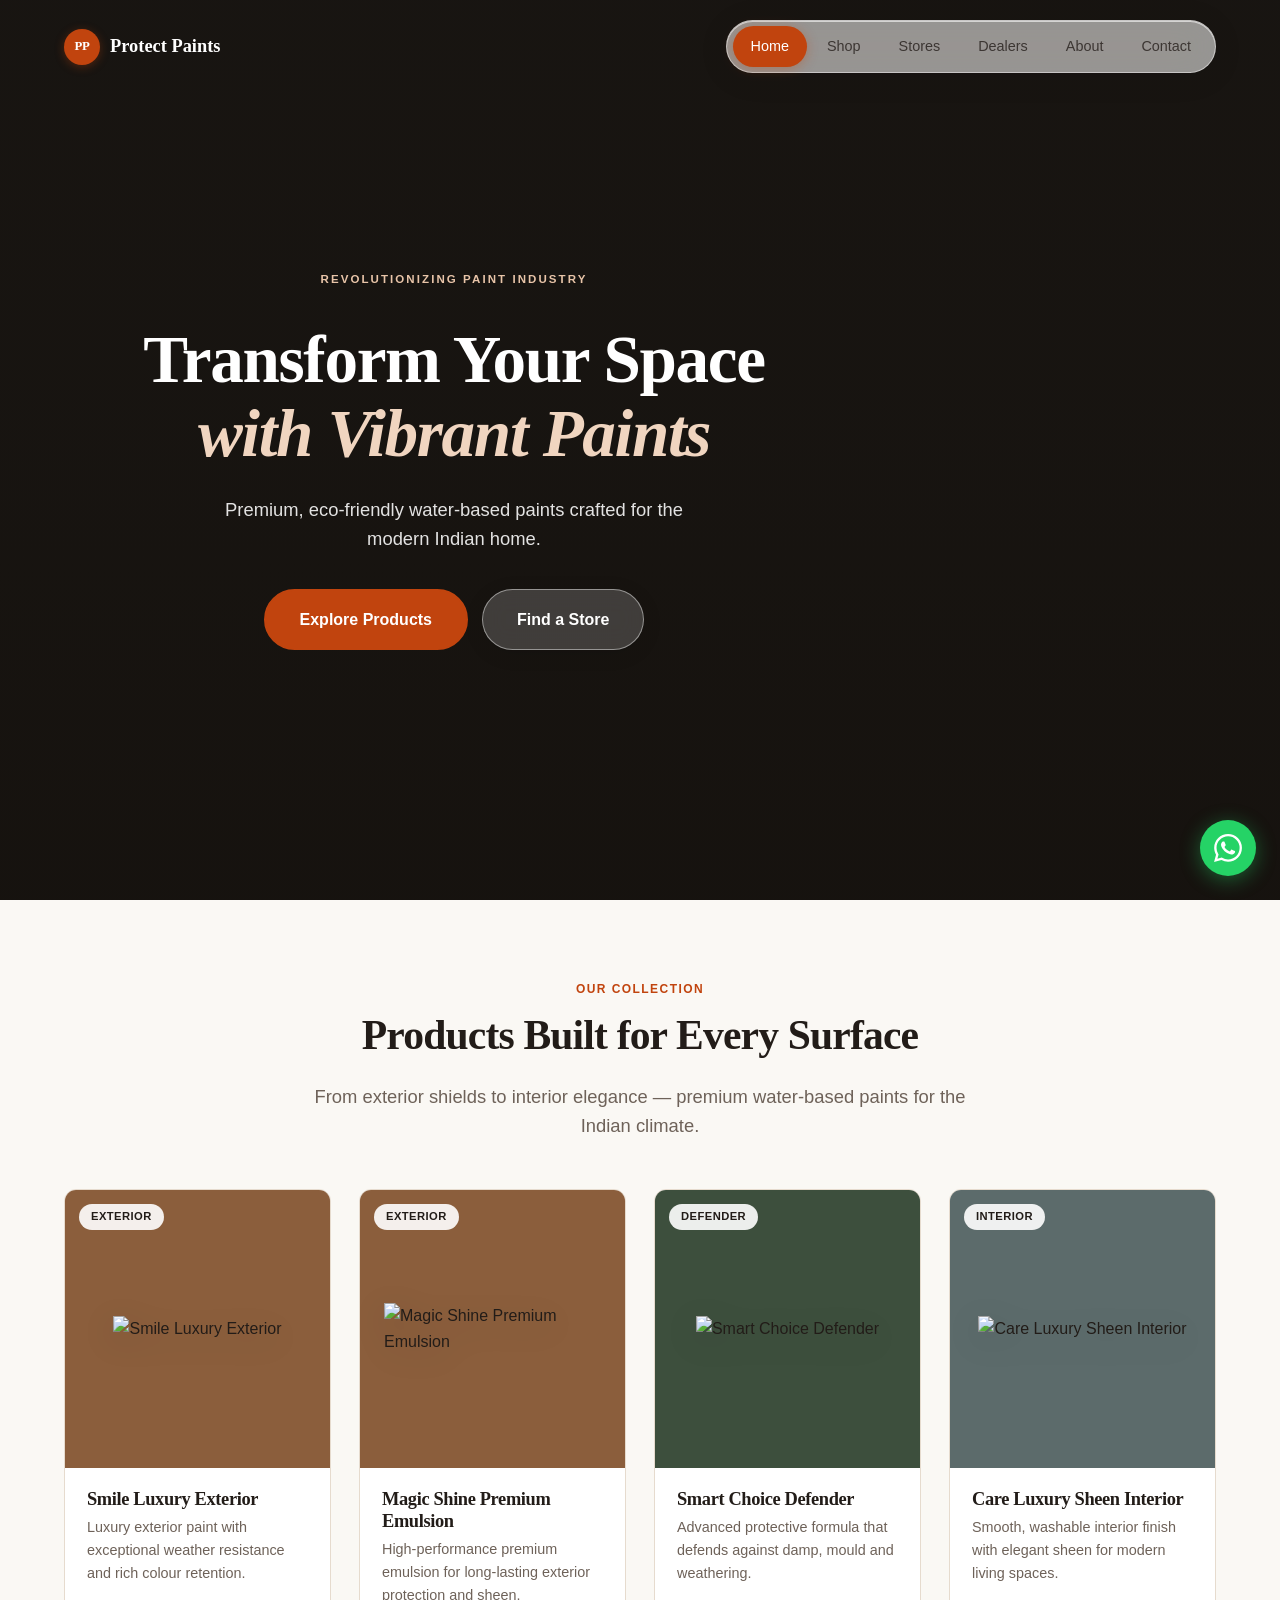
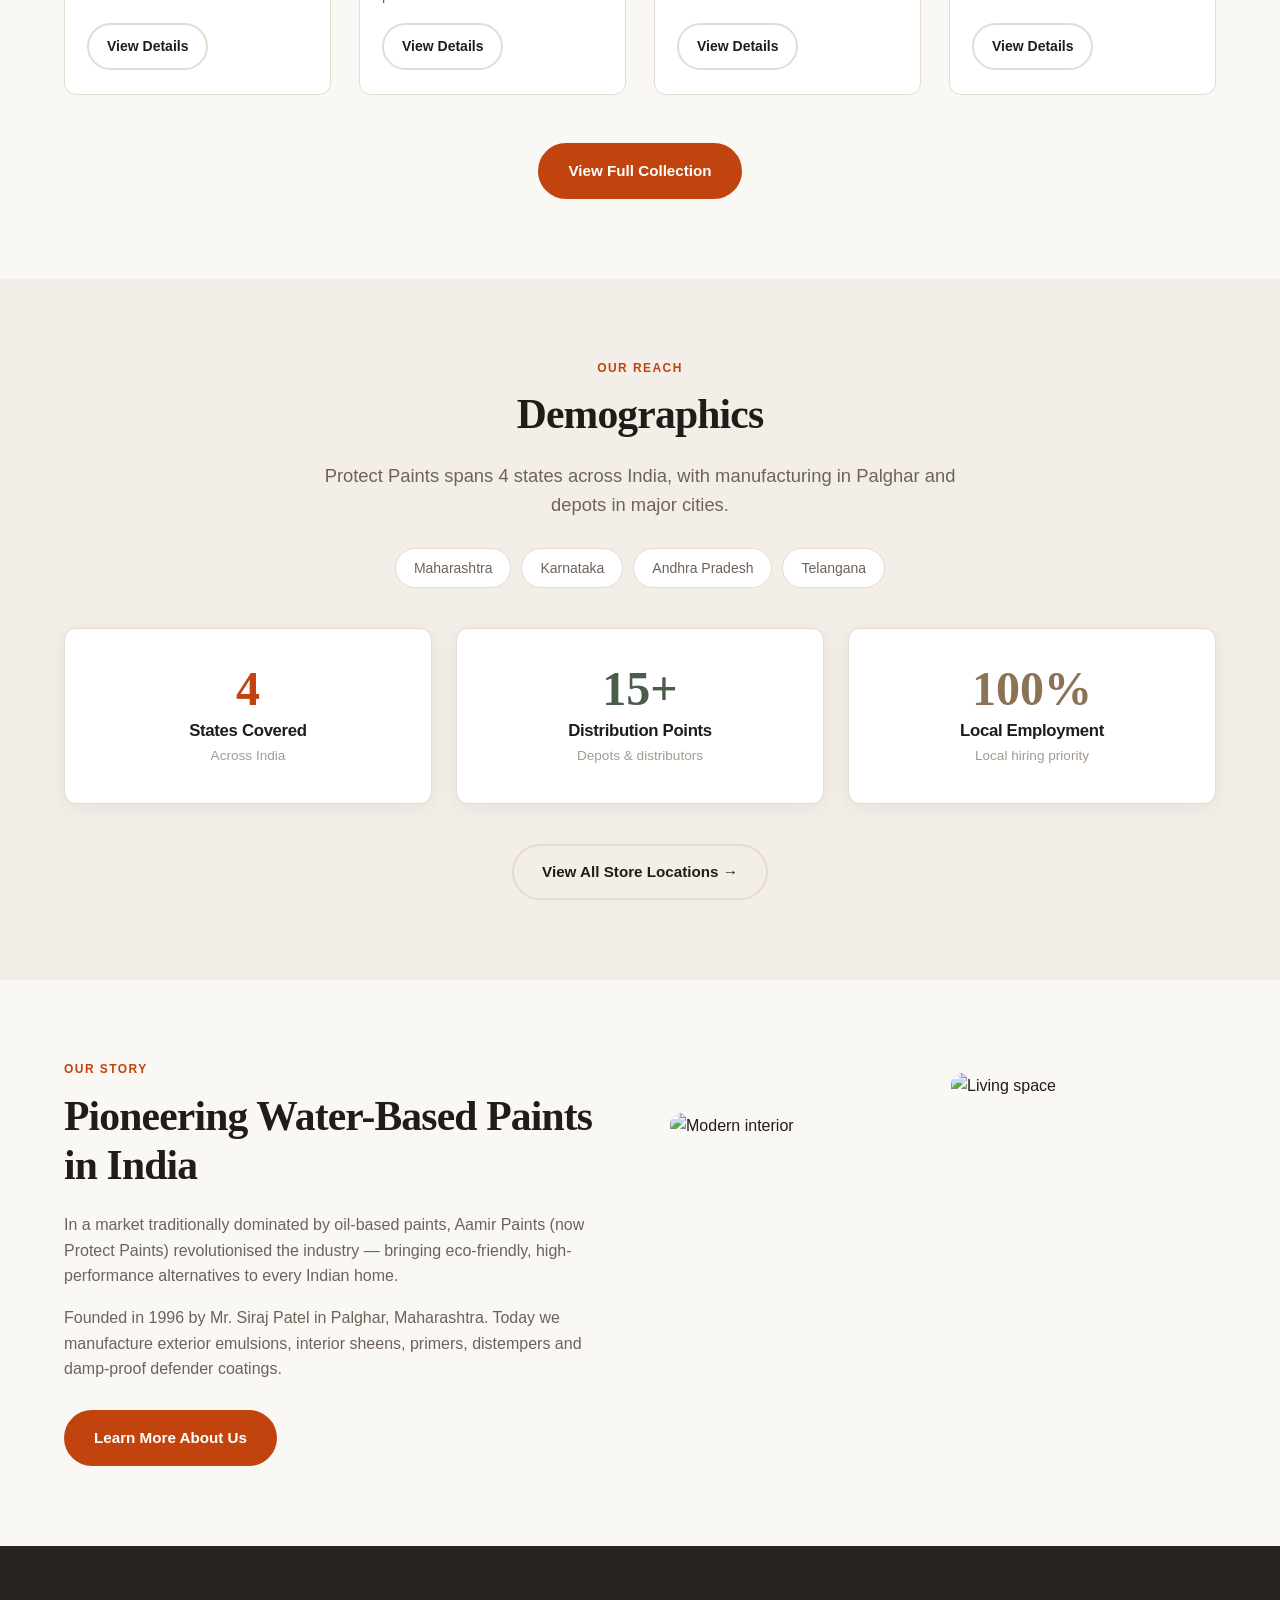
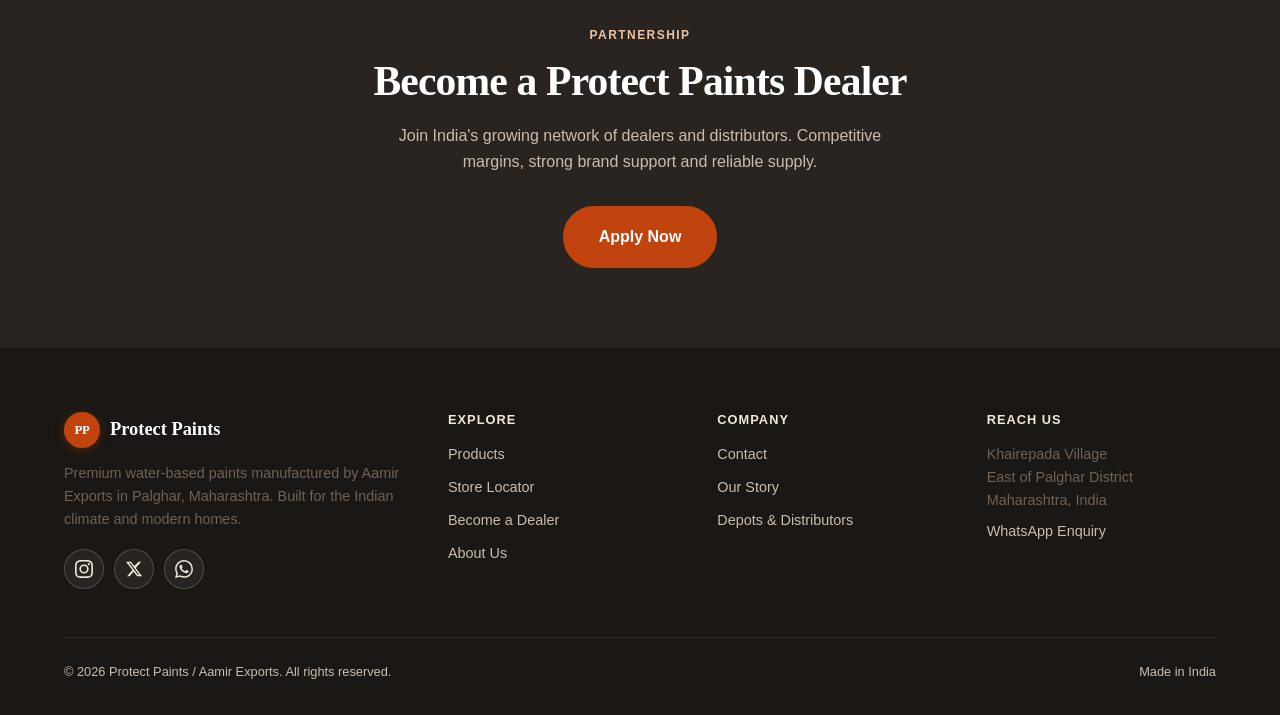
==== commit 747861b3: "Add files via upload" ====
--- a/index.html
+++ b/index.html
@@ -118,28 +118,23 @@
     <div class="container" style="text-align:center;">
       <p class="eyebrow">Our Reach</p>
       <h2>Demographics</h2>
-      <p class="lead" style="margin:0 auto;">Protect Paints spans 9 states across India, with manufacturing in Palghar and depots in major cities.</p>
+      <p class="lead" style="margin:0 auto;">Protect Paints spans 4 states across India, with manufacturing in Palghar and depots in major cities.</p>
 
       <div class="state-chips">
         <span class="state-chip">Maharashtra</span>
-        <span class="state-chip">Goa</span>
         <span class="state-chip">Karnataka</span>
         <span class="state-chip">Andhra Pradesh</span>
         <span class="state-chip">Telangana</span>
-        <span class="state-chip">Madhya Pradesh</span>
-        <span class="state-chip">Chhattisgarh</span>
-        <span class="state-chip">Tamil Nadu</span>
-        <span class="state-chip">Kerala</span>
       </div>
 
       <div class="stats-grid">
         <div class="stat-card">
-          <div class="stat-num">9</div>
+          <div class="stat-num">4</div>
           <h3>States Covered</h3>
           <p>Across India</p>
         </div>
         <div class="stat-card">
-          <div class="stat-num">11+</div>
+          <div class="stat-num">15+</div>
           <h3>Distribution Points</h3>
           <p>Depots &amp; distributors</p>
         </div>
@@ -192,6 +187,17 @@
             <span class="logo-mark">PP</span> Protect Paints
           </a>
           <p>Premium water-based paints manufactured by Aamir Exports in Palghar, Maharashtra. Built for the Indian climate and modern homes.</p>
+          <div class="footer-social" aria-label="Follow us">
+            <a href="https://www.instagram.com/protectpaints" target="_blank" rel="noopener" aria-label="Instagram">
+              <svg viewBox="0 0 24 24" aria-hidden="true"><path d="M12 2.163c3.204 0 3.584.012 4.85.07 3.252.148 4.771 1.691 4.919 4.919.058 1.265.069 1.645.069 4.849 0 3.205-.012 3.584-.069 4.849-.149 3.225-1.664 4.771-4.919 4.919-1.266.058-1.644.07-4.85.07-3.204 0-3.584-.012-4.849-.07-3.26-.149-4.771-1.699-4.919-4.92-.058-1.265-.07-1.644-.07-4.849 0-3.204.013-3.583.07-4.849.149-3.227 1.664-4.771 4.919-4.919 1.266-.057 1.645-.069 4.849-.069zM12 0C8.741 0 8.333.014 7.053.072 2.695.272.273 2.69.073 7.052.014 8.333 0 8.741 0 12c0 3.259.014 3.668.072 4.948.2 4.358 2.618 6.78 6.98 6.98C8.333 23.986 8.741 24 12 24c3.259 0 3.668-.014 4.948-.072 4.354-.2 6.782-2.618 6.979-6.98.059-1.28.073-1.689.073-4.948 0-3.259-.014-3.667-.072-4.947-.196-4.354-2.617-6.78-6.979-6.98C15.668.014 15.259 0 12 0zm0 5.838a6.162 6.162 0 100 12.324 6.162 6.162 0 000-12.324zM12 16a4 4 0 110-8 4 4 0 010 8zm6.406-11.845a1.44 1.44 0 100 2.881 1.44 1.44 0 000-2.881z"/></svg>
+            </a>
+            <a href="https://x.com/protectpaints" target="_blank" rel="noopener" aria-label="X (Twitter)">
+              <svg viewBox="0 0 24 24" aria-hidden="true"><path d="M18.244 2.25h3.308l-7.227 8.26 8.502 11.24H16.17l-4.714-6.231-5.401 6.231H2.744l7.227-8.451L1.254 2.25H8.08l4.253 5.622L18.244 2.25zm-1.161 17.52h1.833L7.084 4.126H5.117L17.083 19.77z"/></svg>
+            </a>
+            <a href="https://wa.me/918600154337" target="_blank" rel="noopener" aria-label="WhatsApp">
+              <svg viewBox="0 0 24 24" aria-hidden="true"><path d="M17.472 14.382c-.297-.149-1.758-.867-2.03-.967-.273-.099-.471-.148-.67.15-.197.297-.767.966-.94 1.164-.173.199-.347.223-.644.075-.297-.15-1.255-.463-2.39-1.475-.883-.788-1.48-1.761-1.653-2.059-.173-.297-.018-.458.13-.606.134-.133.298-.347.446-.52.149-.174.198-.298.298-.497.099-.198.05-.371-.025-.52-.075-.149-.669-1.612-.916-2.207-.242-.579-.487-.5-.669-.51-.173-.008-.371-.01-.57-.01-.198 0-.52.074-.792.372-.272.297-1.04 1.016-1.04 2.479 0 1.462 1.065 2.875 1.213 3.074.149.198 2.096 3.2 5.077 4.487.709.306 1.262.489 1.694.625.712.227 1.36.195 1.871.118.571-.085 1.758-.719 2.006-1.413.248-.694.248-1.289.173-1.413-.074-.124-.272-.198-.57-.347m-5.421 7.403h-.004a9.87 9.87 0 01-5.031-1.378l-.361-.214-3.741.982.998-3.648-.235-.374a9.86 9.86 0 01-1.51-5.26c.001-5.45 4.436-9.884 9.888-9.884 2.64 0 5.122 1.03 6.988 2.898a9.825 9.825 0 012.893 6.994c-.003 5.45-4.435 9.884-9.885 9.884m8.413-18.297A11.815 11.815 0 0012.05 0C5.495 0 .16 5.335.157 11.892c0 2.096.547 4.142 1.588 5.945L.057 24l6.305-1.654a11.882 11.882 0 005.683 1.448h.005c6.554 0 11.89-5.335 11.893-11.893a11.821 11.821 0 00-3.48-8.413z"/></svg>
+            </a>
+          </div>
         </div>
         <div class="footer-col">
           <h4>Explore</h4>
--- a/assets/css/style.css
+++ b/assets/css/style.css
@@ -621,6 +621,38 @@
   flex-wrap: wrap;
   gap: 12px;
   font-size: 0.8rem;
+}
+
+
+/* ---------- Footer social icons ---------- */
+.footer-social {
+  display: flex;
+  gap: 10px;
+  margin-top: 18px;
+  flex-wrap: wrap;
+}
+.footer-social a {
+  width: 40px;
+  height: 40px;
+  border-radius: 50%;
+  border: 1px solid rgba(255,255,255,0.18);
+  background: rgba(255,255,255,0.06);
+  color: #F0E8DE;
+  display: inline-flex;
+  align-items: center;
+  justify-content: center;
+  transition: background 0.15s, color 0.15s, border-color 0.15s, transform 0.15s;
+}
+.footer-social a:hover {
+  background: var(--brand);
+  border-color: var(--brand);
+  color: #fff;
+  transform: translateY(-2px);
+}
+.footer-social svg {
+  width: 18px;
+  height: 18px;
+  fill: currentColor;
 }
 
 /* ---------- WhatsApp float ---------- */
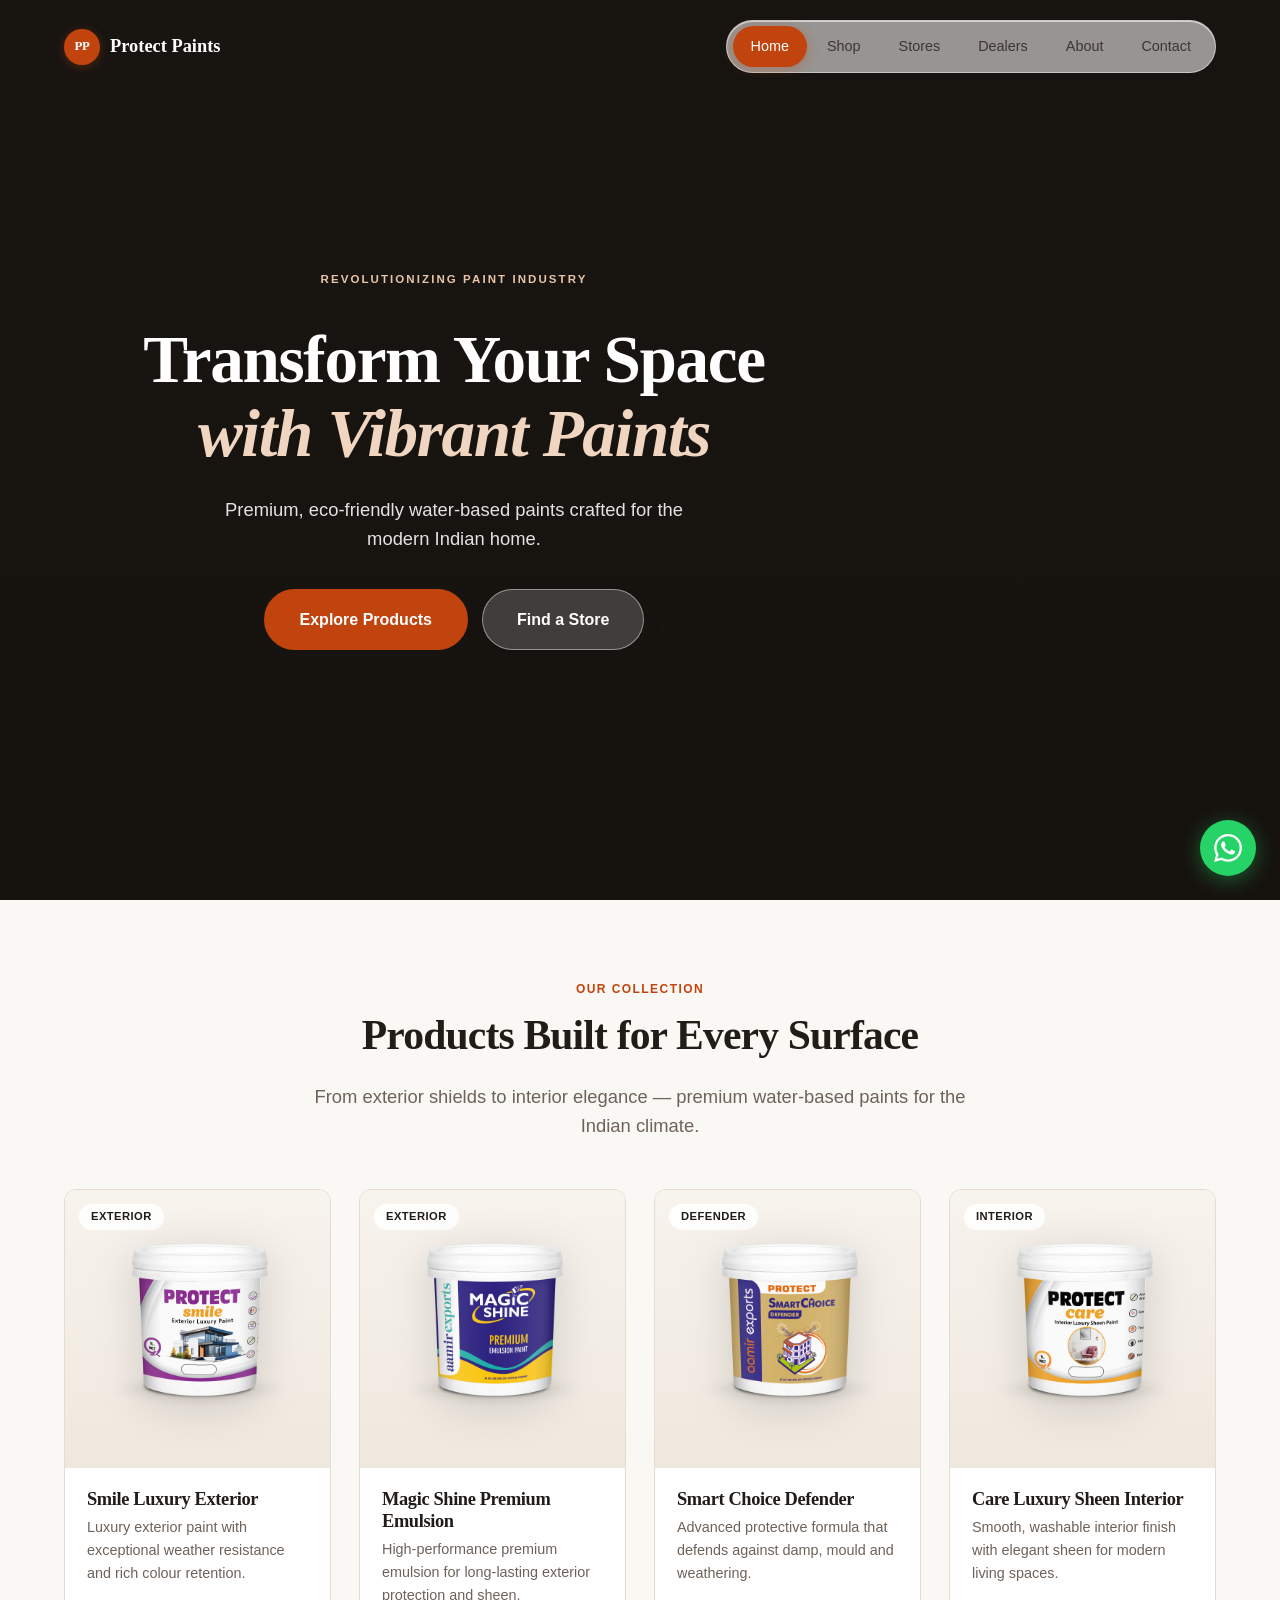
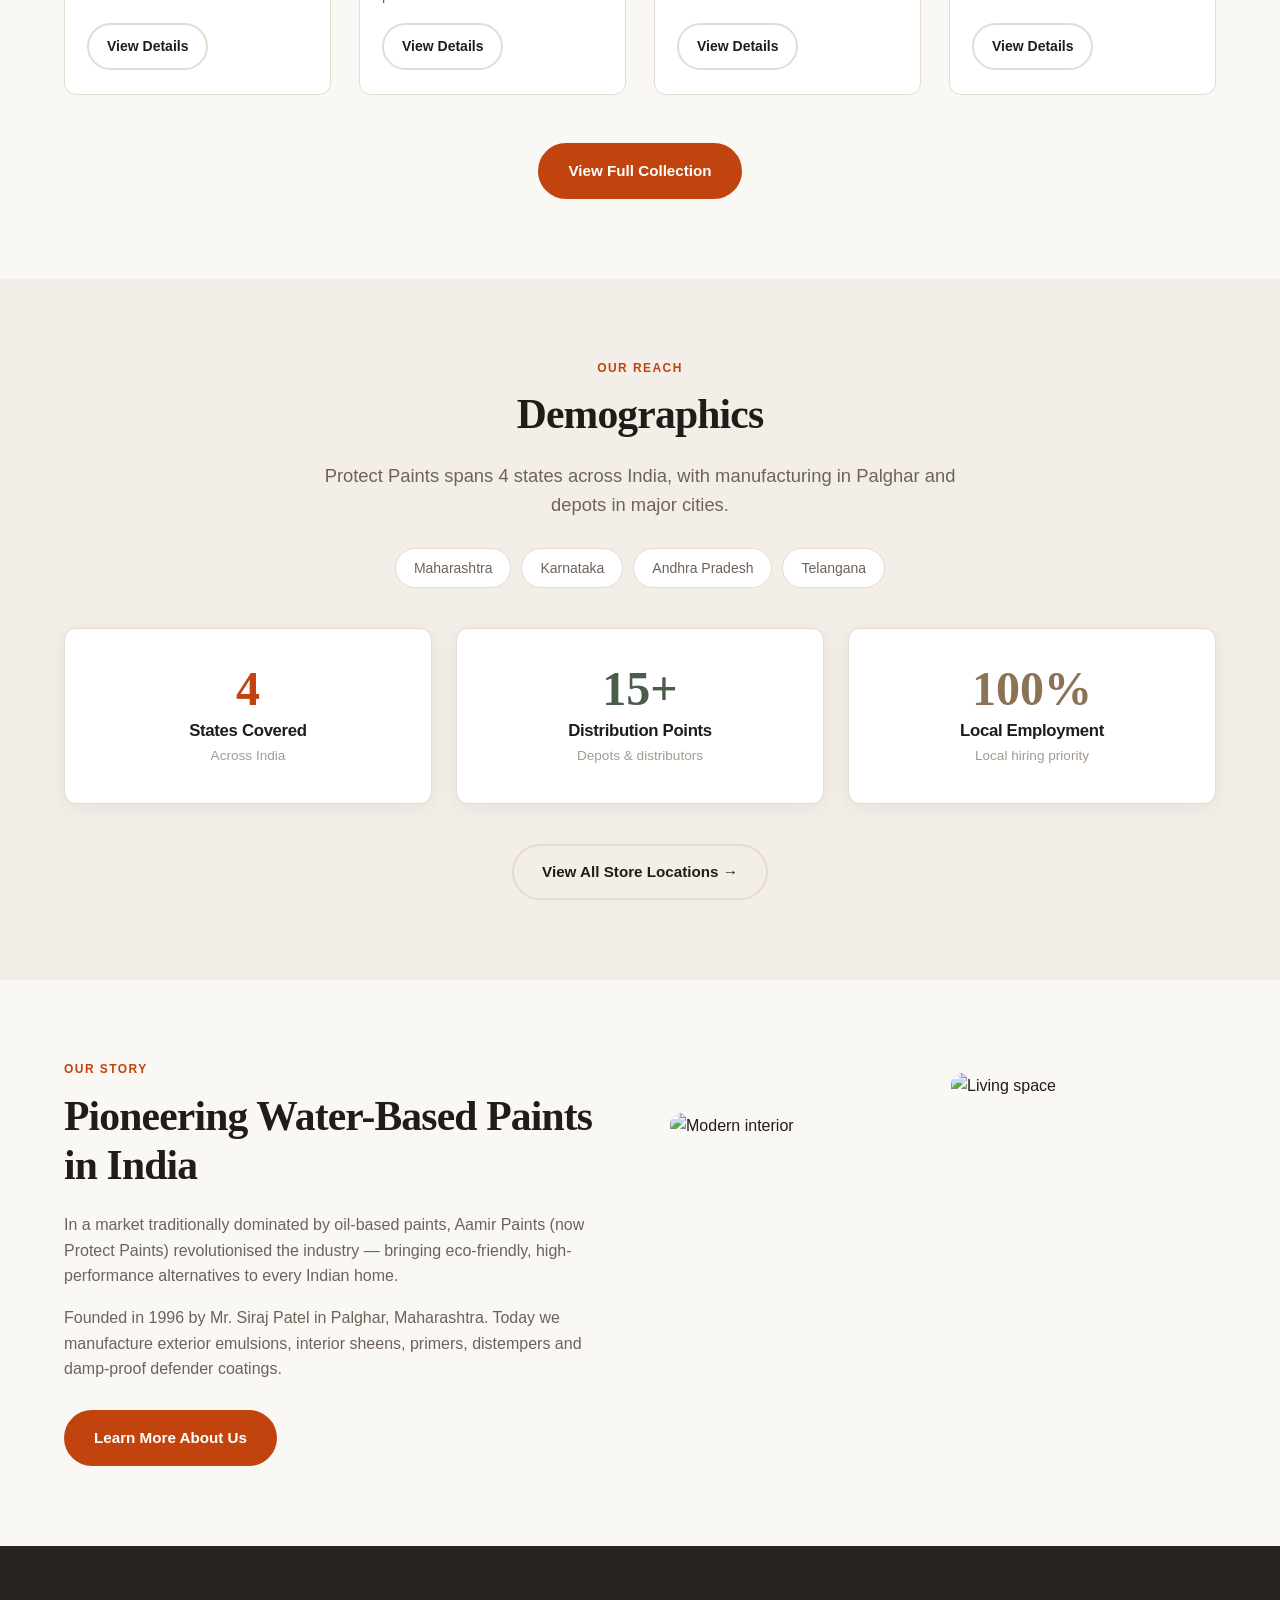
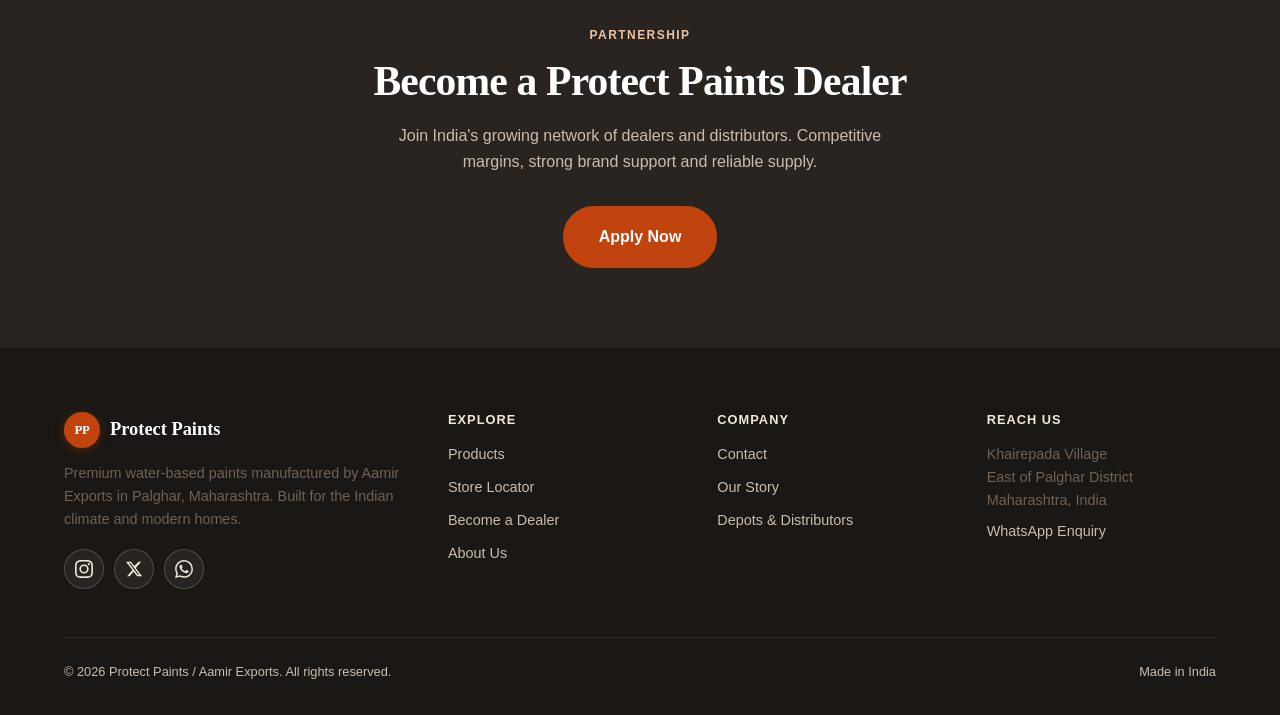
==== commit cbac38d6: "Add files via upload" ====
--- a/index.html
+++ b/index.html
@@ -61,7 +61,7 @@
         <article class="product-card" data-cat="exterior">
           <div class="product-img">
             <span class="product-tag">Exterior</span>
-            <img src="https://images.unsplash.com/photo-1589939705384-5185137a7f0f?auto=format&fit=crop&w=400&q=80" alt="Smile Luxury Exterior">
+            <img src="assets/images/products/smile_exterior.png" alt="Smile Luxury Exterior">
           </div>
           <div class="product-body">
             <h3>Smile Luxury Exterior</h3>
@@ -73,7 +73,7 @@
         <article class="product-card" data-cat="exterior">
           <div class="product-img">
             <span class="product-tag">Exterior</span>
-            <img src="https://images.unsplash.com/photo-1562259949-e8e7689d7828?auto=format&fit=crop&w=400&q=80" alt="Magic Shine Premium Emulsion">
+            <img src="assets/images/products/magic_shine_exterior.png" alt="Magic Shine Premium Emulsion">
           </div>
           <div class="product-body">
             <h3>Magic Shine Premium Emulsion</h3>
@@ -85,7 +85,7 @@
         <article class="product-card" data-cat="defender">
           <div class="product-img">
             <span class="product-tag">Defender</span>
-            <img src="https://images.unsplash.com/photo-1581578731548-c64695cc6952?auto=format&fit=crop&w=400&q=80" alt="Smart Choice Defender">
+            <img src="assets/images/products/defender.png" alt="Smart Choice Defender">
           </div>
           <div class="product-body">
             <h3>Smart Choice Defender</h3>
@@ -97,7 +97,7 @@
         <article class="product-card" data-cat="interior">
           <div class="product-img">
             <span class="product-tag">Interior</span>
-            <img src="https://images.unsplash.com/photo-1615873968403-89e068629265?auto=format&fit=crop&w=400&q=80" alt="Care Luxury Sheen Interior">
+            <img src="assets/images/products/care.png" alt="Care Luxury Sheen Interior">
           </div>
           <div class="product-body">
             <h3>Care Luxury Sheen Interior</h3>
--- a/assets/css/style.css
+++ b/assets/css/style.css
@@ -154,7 +154,6 @@
   box-shadow: none;
 }
 body:not(.home) { padding-top: 72px; }
-body:not(.home) .site-header .logo { color: var(--ink); }
 .header-inner {
   display: flex;
   align-items: center;
@@ -168,7 +167,7 @@
   font-family: var(--font-display);
   font-weight: 600;
   font-size: 1.15rem;
-  color: #fff; /* white — no pill/background */
+  color: var(--ink); /* default: dark text on light pages */
   text-decoration: none;
   background: none;
   backdrop-filter: none;
@@ -177,6 +176,15 @@
   border: none;
   border-radius: 0;
   box-shadow: none;
+  transition: color 0.2s ease;
+}
+/* White logo text when header sits on a dark background */
+.site-header.logo-on-dark .logo,
+body.home .site-header:not(.is-scrolled):not(.logo-on-light) .logo {
+  color: #fff;
+}
+.site-header.logo-on-light .logo {
+  color: var(--ink);
 }
 .logo-mark {
   width: 36px;
@@ -411,11 +419,17 @@
 .product-body .btn { align-self: flex-start; }
 
 /* Colored card backgrounds for variety */
-.product-card[data-cat="distemper"] .product-img { background: #C1440E; }
-.product-card[data-cat="exterior"] .product-img { background: #8B5E3C; }
-.product-card[data-cat="interior"] .product-img { background: #5C6B6B; }
-.product-card[data-cat="primer"] .product-img { background: #4A5568; }
-.product-card[data-cat="defender"] .product-img { background: #3D4F3D; }
+/* Neutral card image area — real product photos sit on soft cream */
+.product-card .product-img {
+  background: linear-gradient(180deg, #F7F3ED 0%, #EFE8DF 100%);
+}
+.product-card .product-img img {
+  max-height: 220px;
+  width: auto;
+  max-width: 92%;
+  object-fit: contain;
+  filter: drop-shadow(0 10px 22px rgba(0,0,0,0.14));
+}
 
 /* ---------- Feature / About blocks ---------- */
 .split {
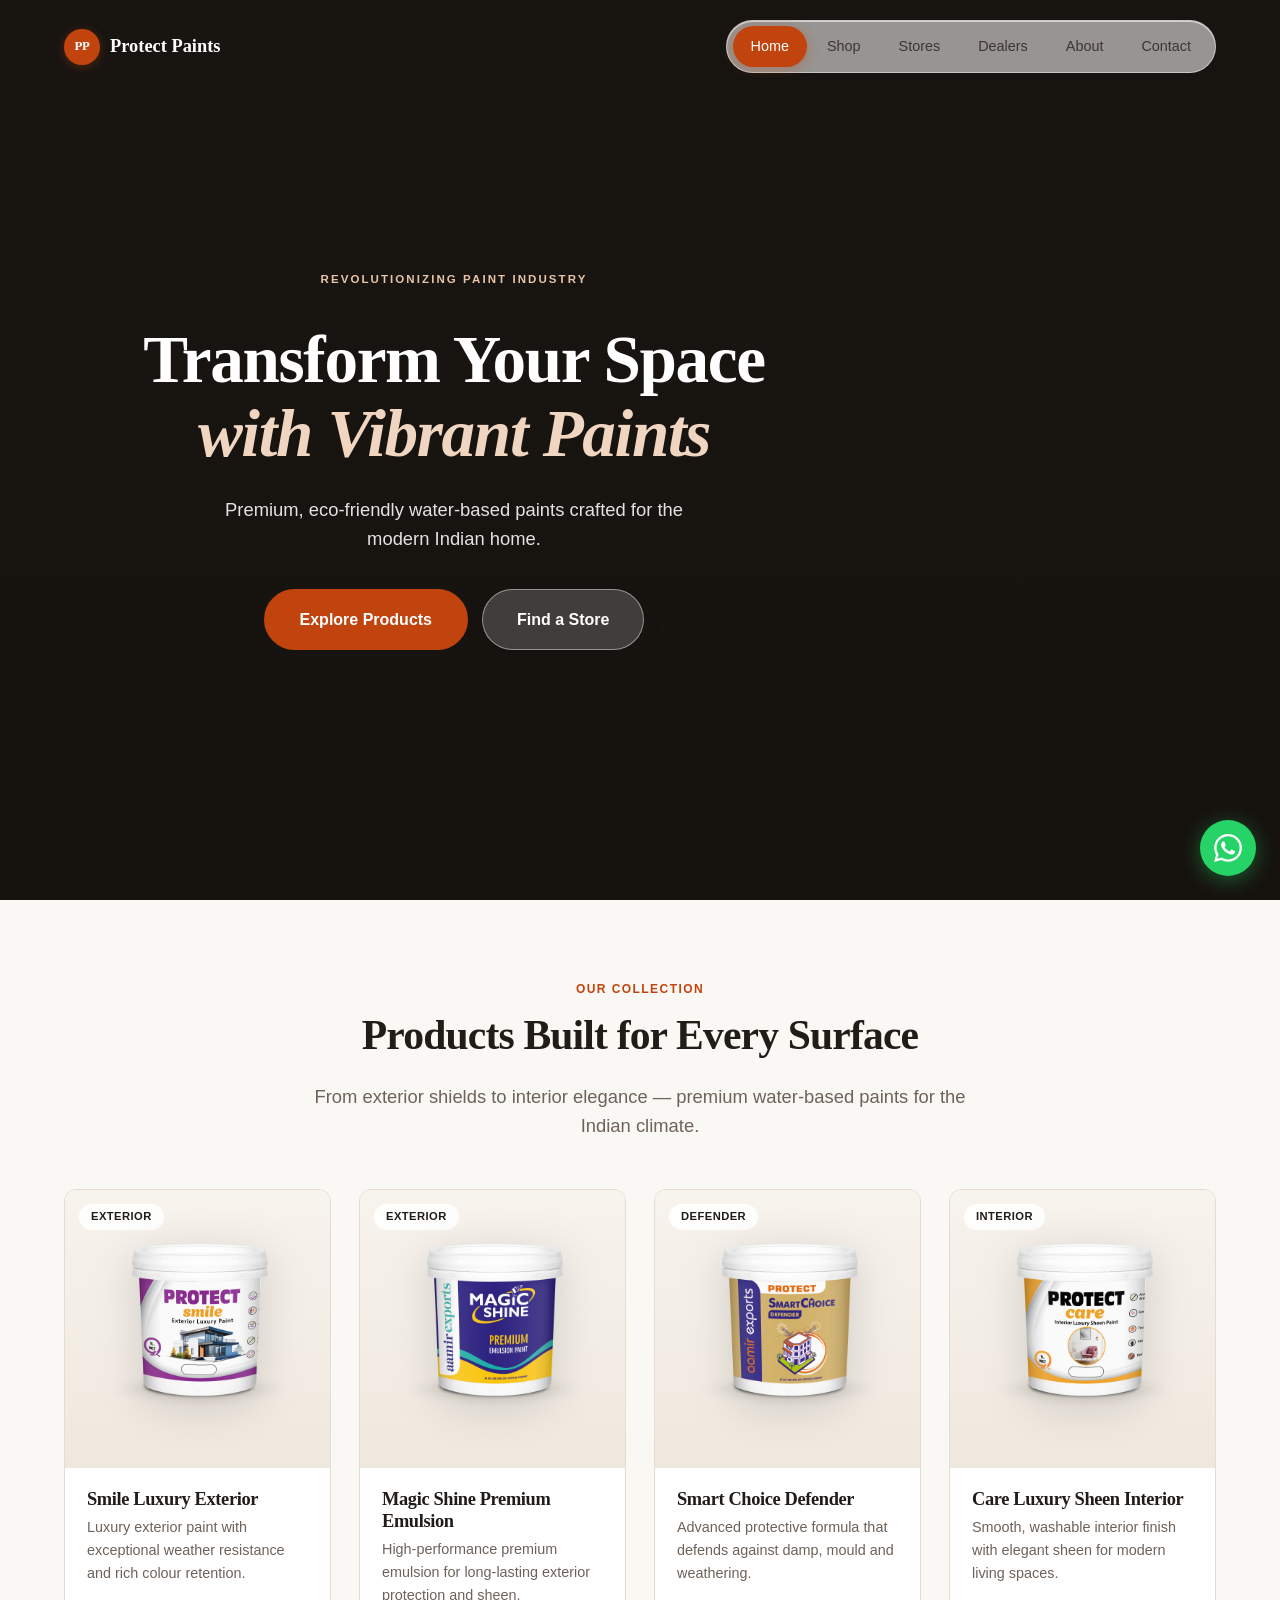
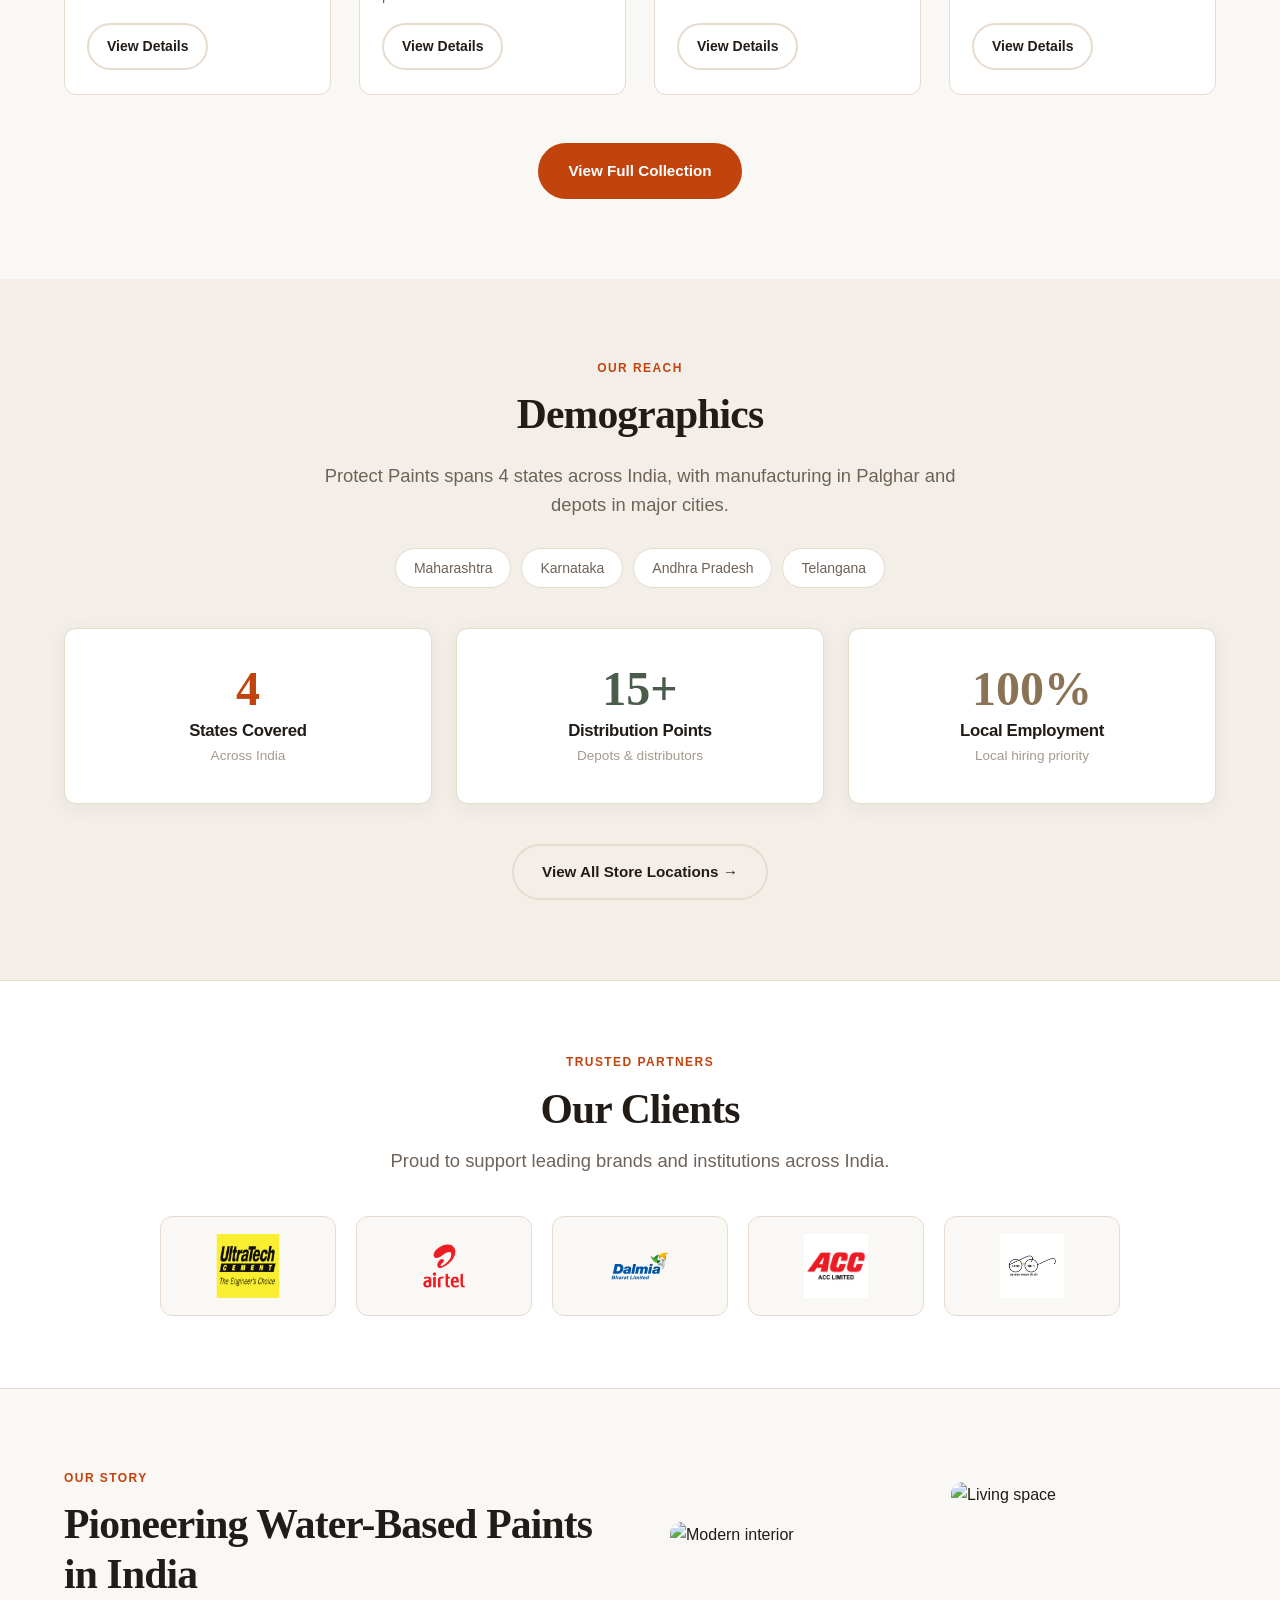
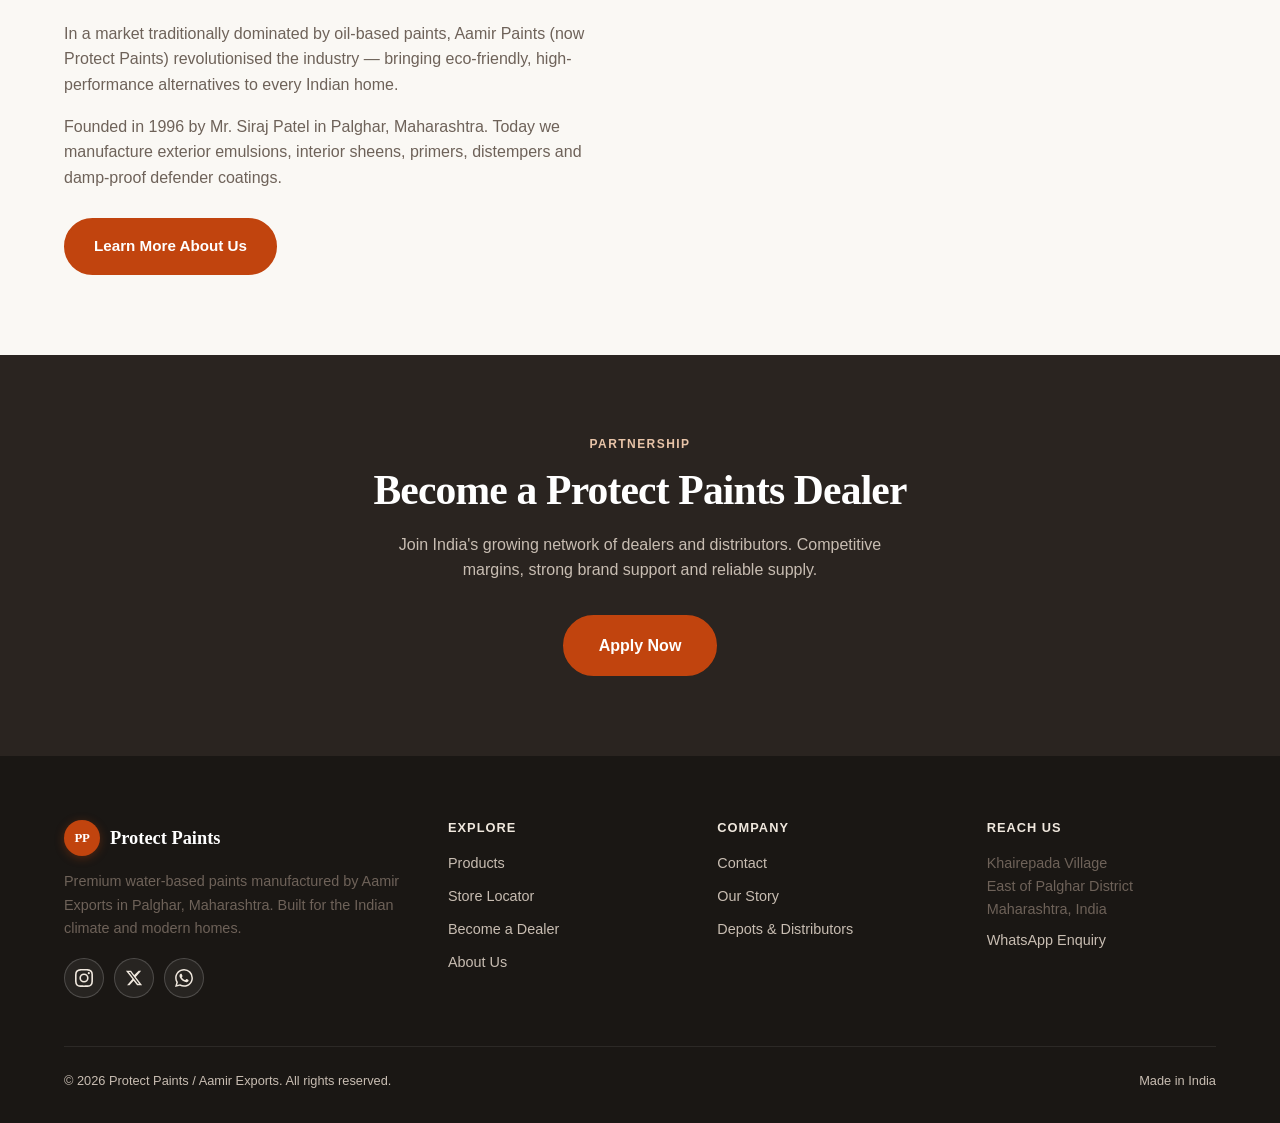
==== commit eb4e9d7c: "Add files via upload" ====
--- a/index.html
+++ b/index.html
@@ -149,6 +149,33 @@
     </div>
   </section>
 
+
+  <!-- Our Clients (from Wix About) -->
+  <section class="clients-section">
+    <div class="container">
+      <p class="eyebrow">Trusted Partners</p>
+      <h2>Our Clients</h2>
+      <p class="lead">Proud to support leading brands and institutions across India.</p>
+      <div class="clients-grid">
+        <div class="client-logo">
+          <img src="assets/images/clients/ultratech.png" alt="UltraTech Cement" loading="lazy">
+        </div>
+        <div class="client-logo">
+          <img src="assets/images/clients/airtel.png" alt="Airtel" loading="lazy">
+        </div>
+        <div class="client-logo">
+          <img src="assets/images/clients/dalmia.png" alt="Dalmia Bharat Limited" loading="lazy">
+        </div>
+        <div class="client-logo">
+          <img src="assets/images/clients/acc.png" alt="ACC Limited" loading="lazy">
+        </div>
+        <div class="client-logo">
+          <img src="assets/images/clients/swachh.jpg" alt="Swachh Bharat Abhiyan" loading="lazy">
+        </div>
+      </div>
+    </div>
+  </section>
+
   <!-- About teaser (from Base44) -->
   <section class="section">
     <div class="container">
--- a/assets/css/style.css
+++ b/assets/css/style.css
@@ -596,6 +596,56 @@
 }
 @media (max-width: 700px) {
   .stats-grid { grid-template-columns: 1fr; }
+}
+
+
+/* ---------- Clients logo strip ---------- */
+.clients-section {
+  padding: 72px 0;
+  background: var(--surface);
+  border-top: 1px solid var(--line);
+  border-bottom: 1px solid var(--line);
+}
+.clients-section .eyebrow { text-align: center; }
+.clients-section h2 { text-align: center; margin-bottom: 12px; }
+.clients-section .lead { text-align: center; margin: 0 auto 40px; }
+.clients-grid {
+  display: grid;
+  grid-template-columns: repeat(5, 1fr);
+  gap: 20px;
+  align-items: center;
+  max-width: 960px;
+  margin: 0 auto;
+}
+.client-logo {
+  display: flex;
+  align-items: center;
+  justify-content: center;
+  height: 100px;
+  padding: 16px 20px;
+  background: var(--bg);
+  border: 1px solid var(--line);
+  border-radius: var(--radius);
+  transition: box-shadow 0.2s, transform 0.2s;
+}
+.client-logo:hover {
+  box-shadow: var(--shadow);
+  transform: translateY(-2px);
+}
+.client-logo img {
+  max-height: 64px;
+  max-width: 100%;
+  width: auto;
+  object-fit: contain;
+  filter: none;
+}
+@media (max-width: 900px) {
+  .clients-grid { grid-template-columns: repeat(3, 1fr); }
+}
+@media (max-width: 560px) {
+  .clients-grid { grid-template-columns: repeat(2, 1fr); }
+  .client-logo { height: 88px; padding: 12px; }
+  .client-logo img { max-height: 52px; }
 }
 
 /* ---------- Footer ---------- */
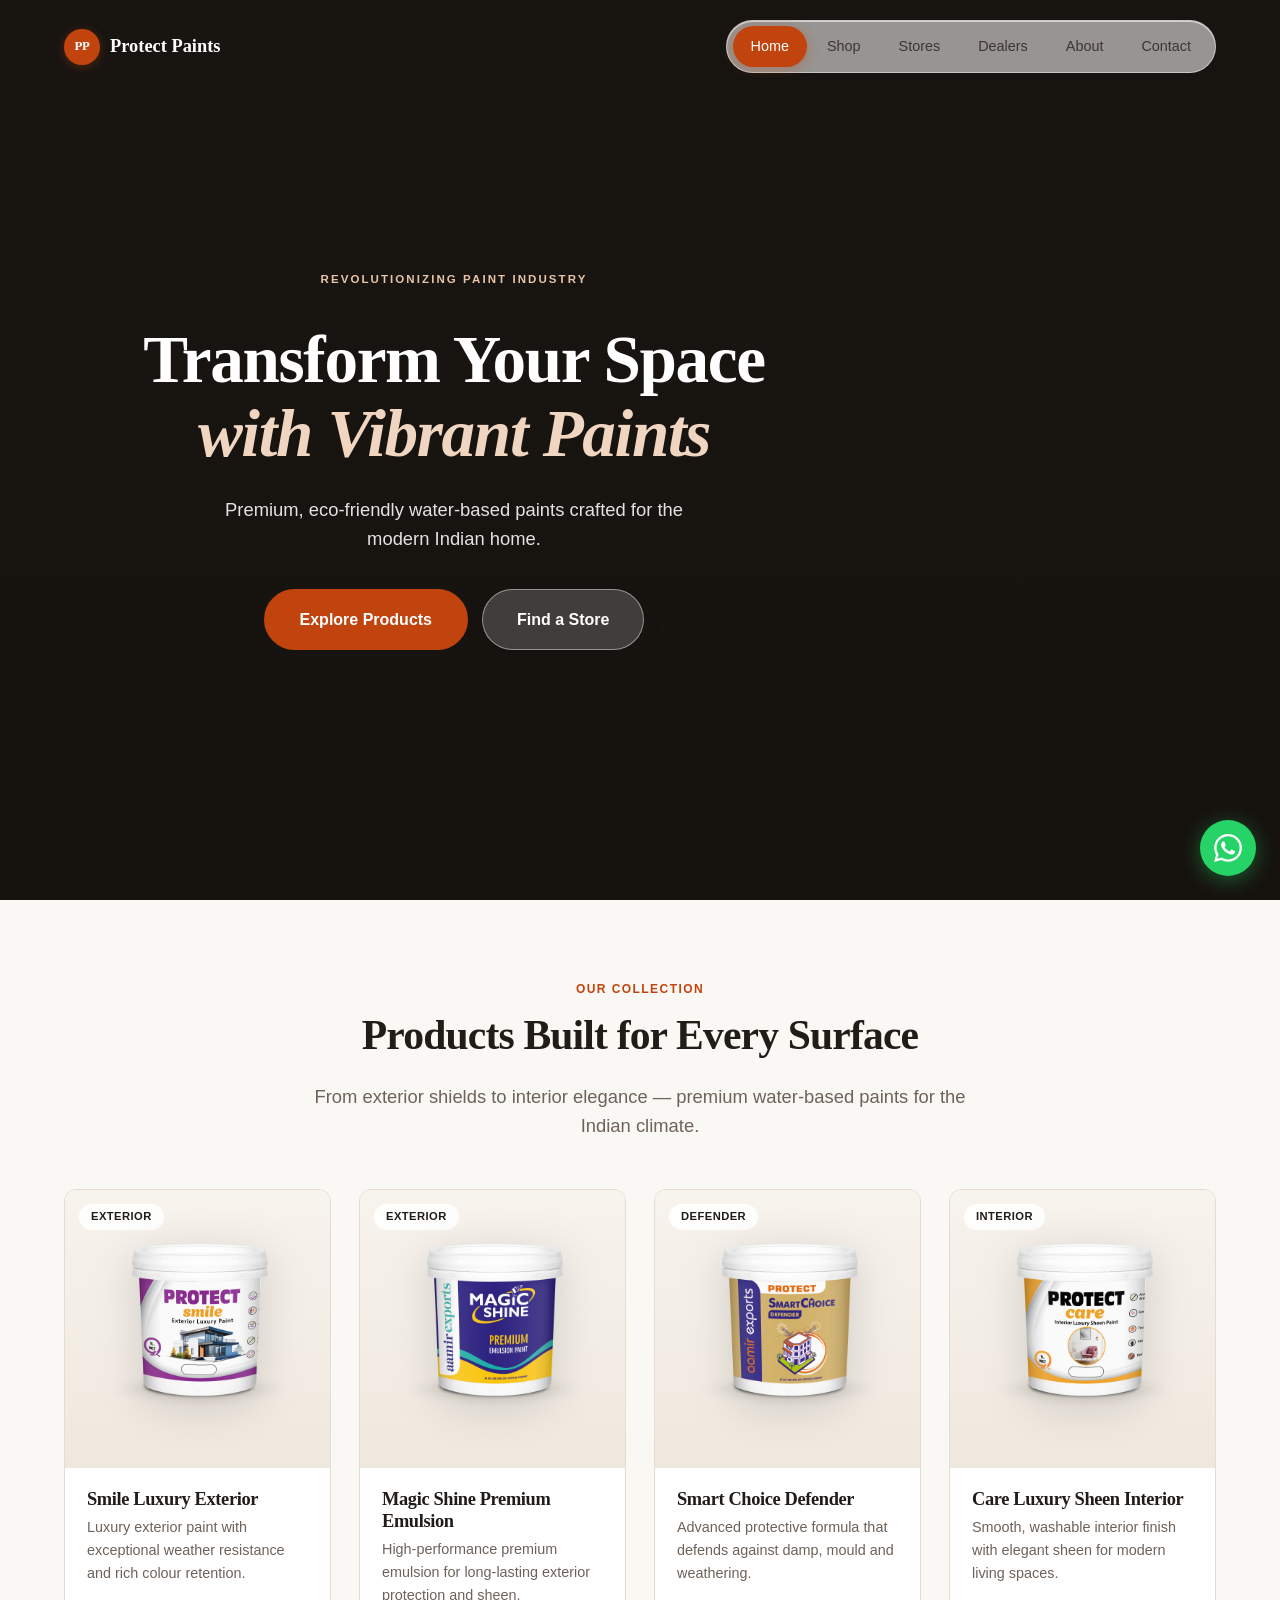
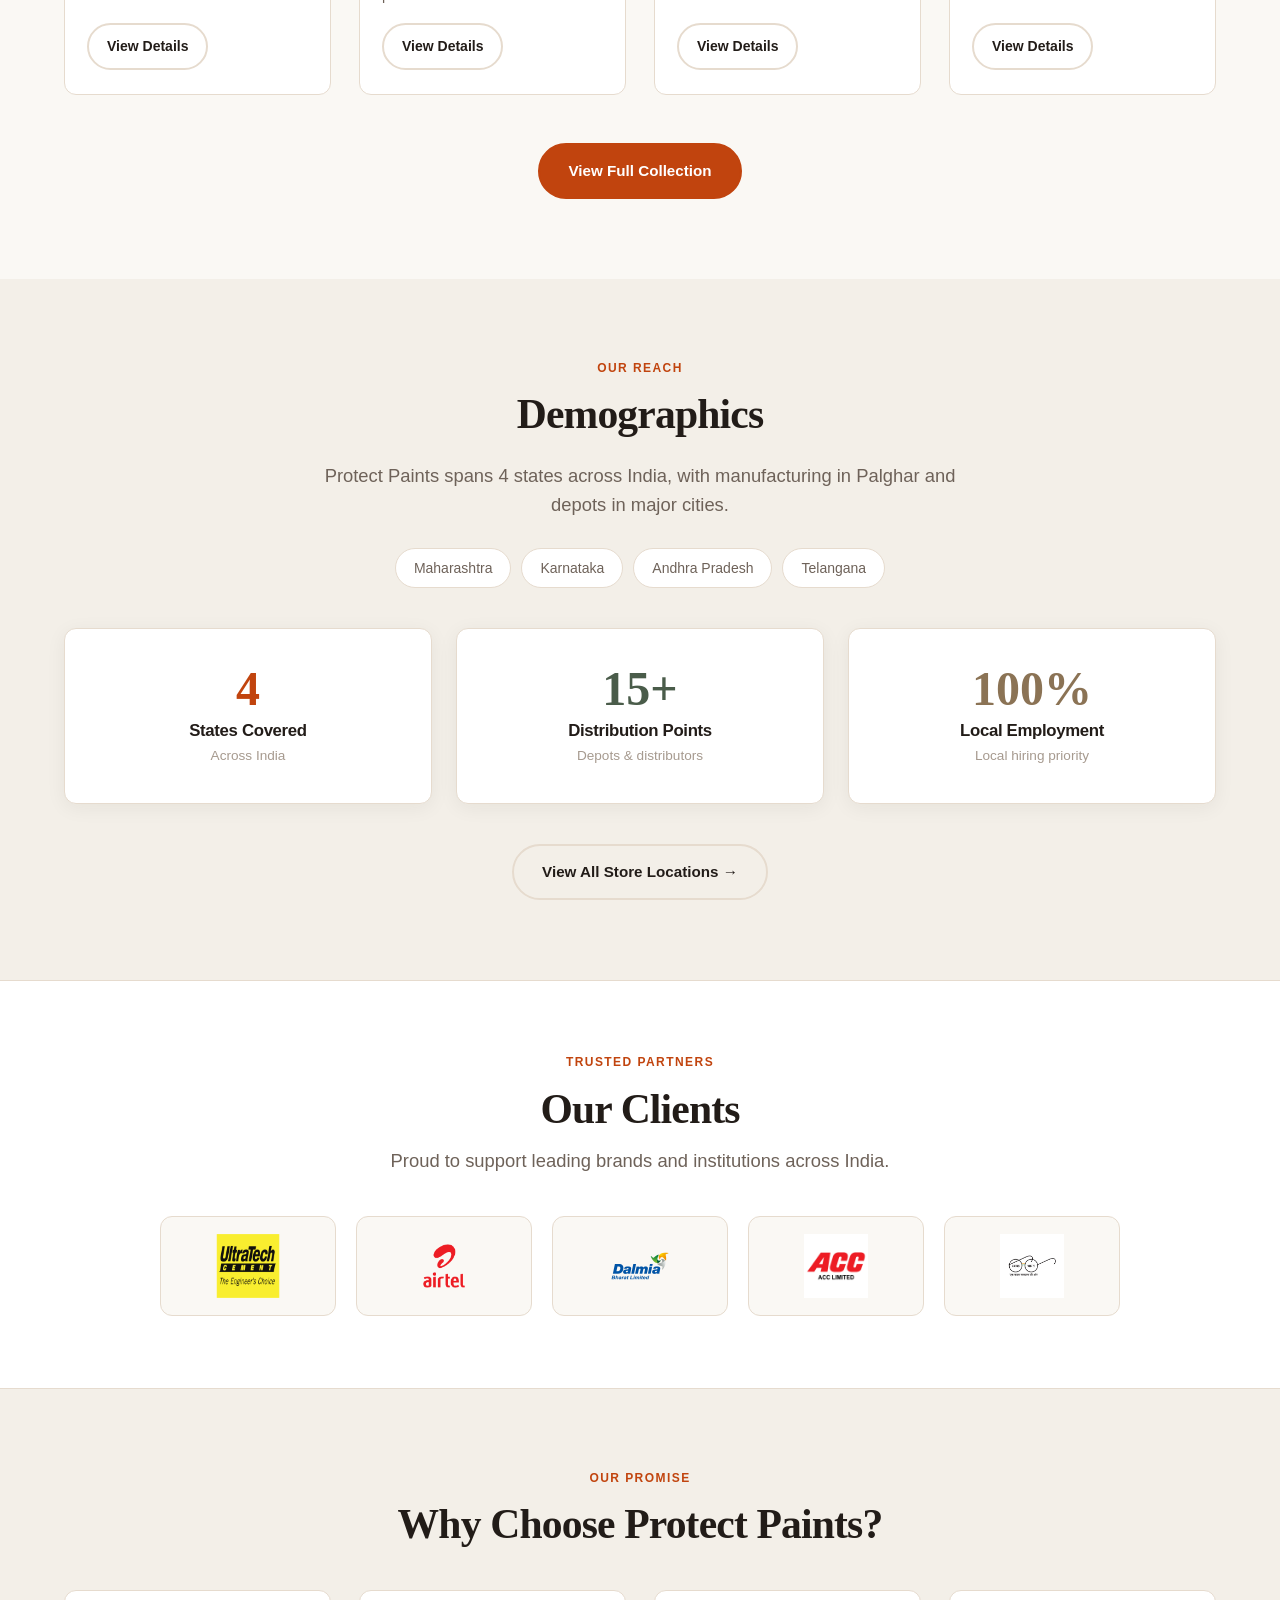
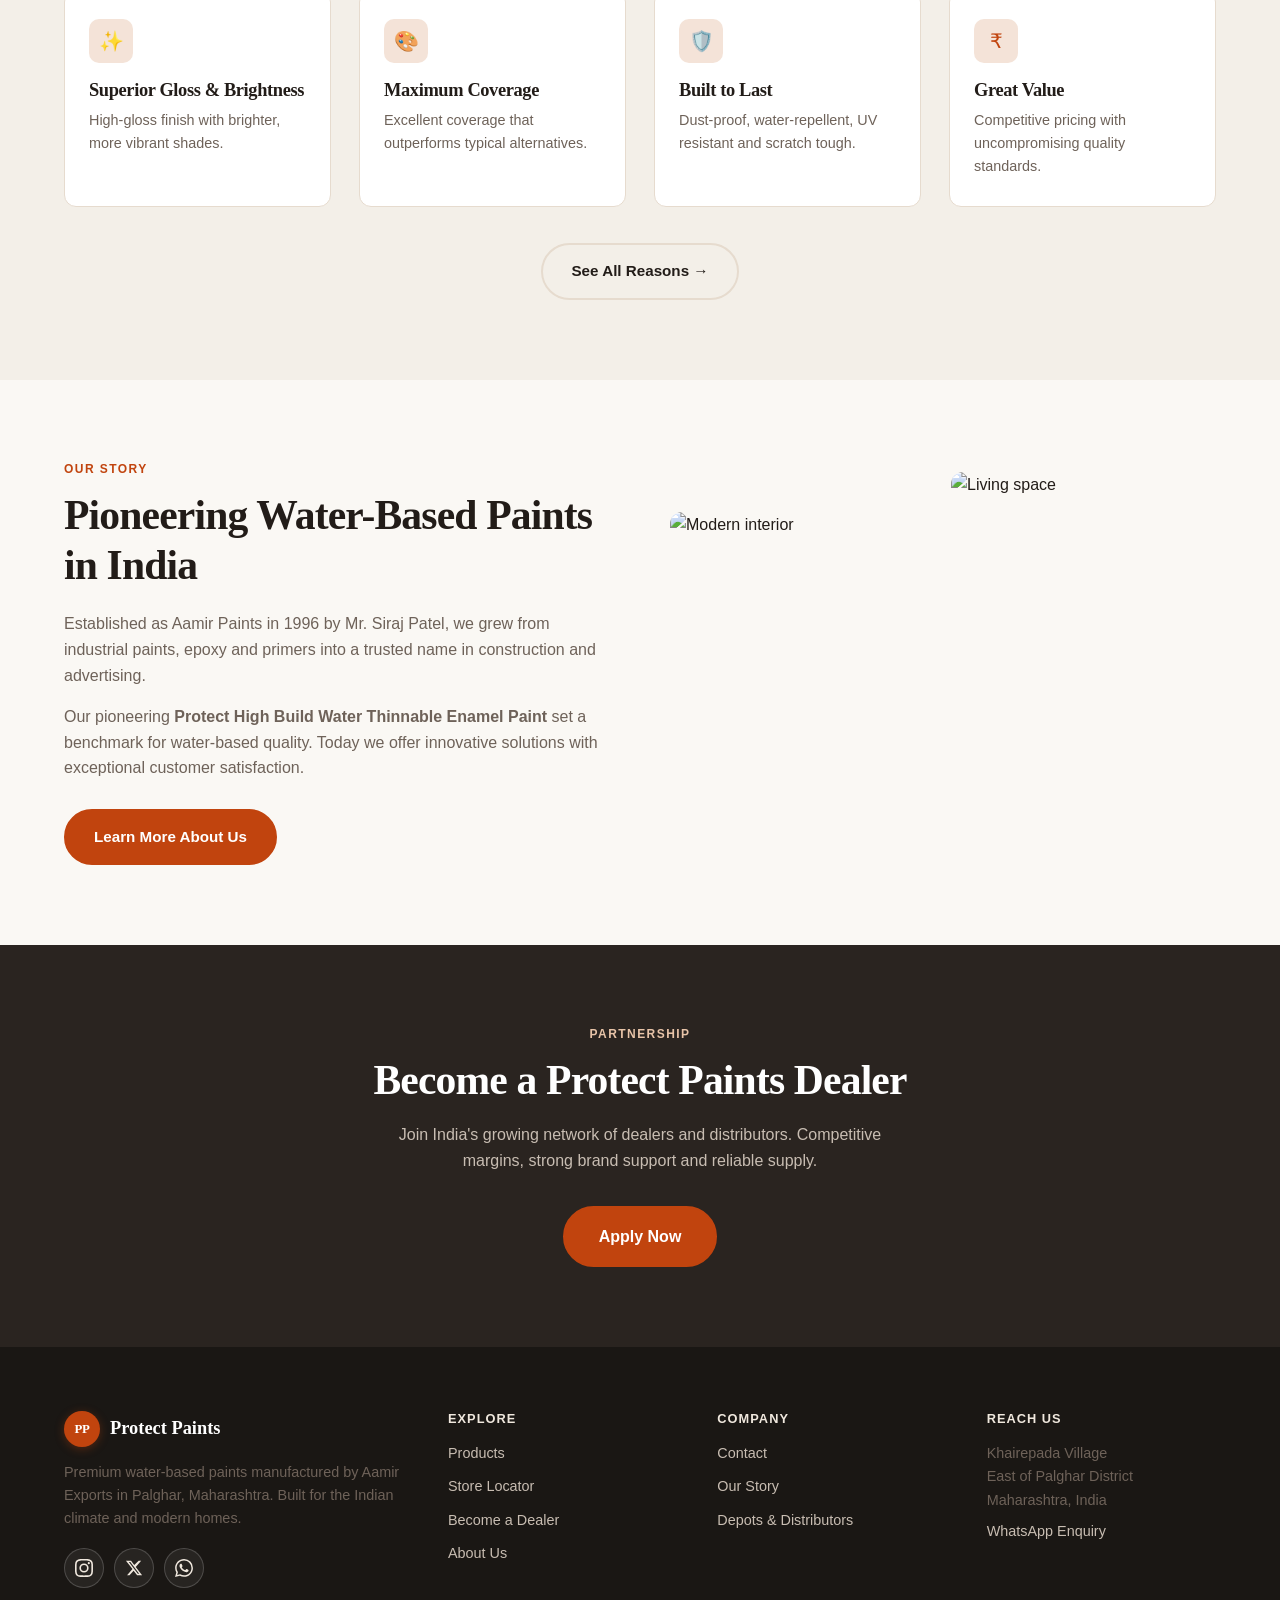
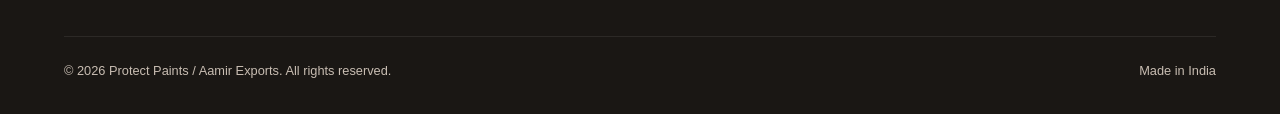
==== commit 629b0f86: "Add files via upload" ====
--- a/index.html
+++ b/index.html
@@ -176,6 +176,42 @@
     </div>
   </section>
 
+
+  <!-- Why choose us teaser from catalog -->
+  <section class="section section-alt">
+    <div class="container">
+      <div style="text-align:center; margin-bottom:40px;">
+        <p class="eyebrow">Our Promise</p>
+        <h2>Why Choose Protect Paints?</h2>
+      </div>
+      <div class="benefits">
+        <div class="benefit-card">
+          <div class="icon">✨</div>
+          <h3>Superior Gloss &amp; Brightness</h3>
+          <p>High-gloss finish with brighter, more vibrant shades.</p>
+        </div>
+        <div class="benefit-card">
+          <div class="icon">🎨</div>
+          <h3>Maximum Coverage</h3>
+          <p>Excellent coverage that outperforms typical alternatives.</p>
+        </div>
+        <div class="benefit-card">
+          <div class="icon">🛡️</div>
+          <h3>Built to Last</h3>
+          <p>Dust-proof, water-repellent, UV resistant and scratch tough.</p>
+        </div>
+        <div class="benefit-card">
+          <div class="icon">₹</div>
+          <h3>Great Value</h3>
+          <p>Competitive pricing with uncompromising quality standards.</p>
+        </div>
+      </div>
+      <div style="text-align:center; margin-top:36px;">
+        <a href="about.html" class="btn btn-outline">See All Reasons →</a>
+      </div>
+    </div>
+  </section>
+
   <!-- About teaser (from Base44) -->
   <section class="section">
     <div class="container">
@@ -183,8 +219,8 @@
         <div>
           <p class="eyebrow">Our Story</p>
           <h2>Pioneering Water-Based Paints in India</h2>
-          <p>In a market traditionally dominated by oil-based paints, Aamir Paints (now Protect Paints) revolutionised the industry — bringing eco-friendly, high-performance alternatives to every Indian home.</p>
-          <p>Founded in 1996 by Mr. Siraj Patel in Palghar, Maharashtra. Today we manufacture exterior emulsions, interior sheens, primers, distempers and damp-proof defender coatings.</p>
+          <p>Established as Aamir Paints in 1996 by Mr. Siraj Patel, we grew from industrial paints, epoxy and primers into a trusted name in construction and advertising.</p>
+          <p>Our pioneering <strong>Protect High Build Water Thinnable Enamel Paint</strong> set a benchmark for water-based quality. Today we offer innovative solutions with exceptional customer satisfaction.</p>
           <a href="about.html" class="btn btn-primary" style="margin-top:12px;">Learn More About Us</a>
         </div>
         <div class="split-images">
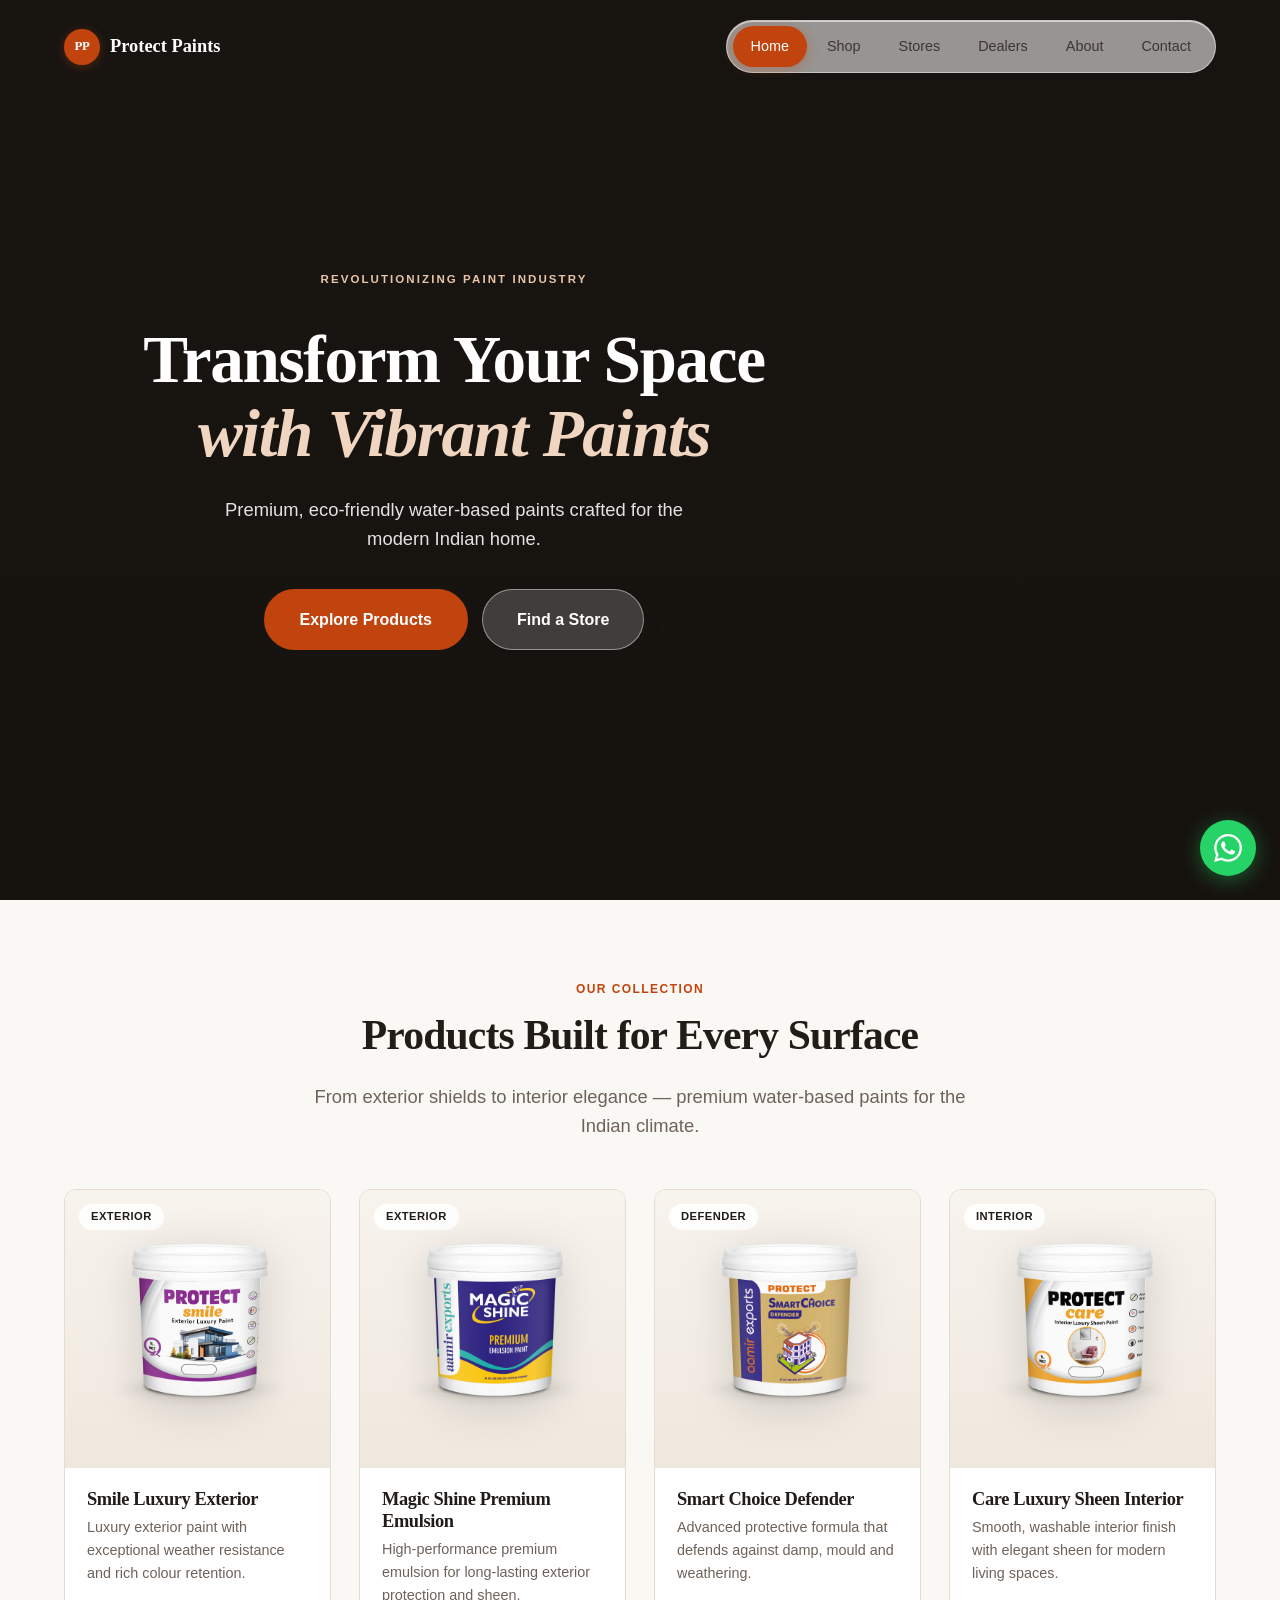
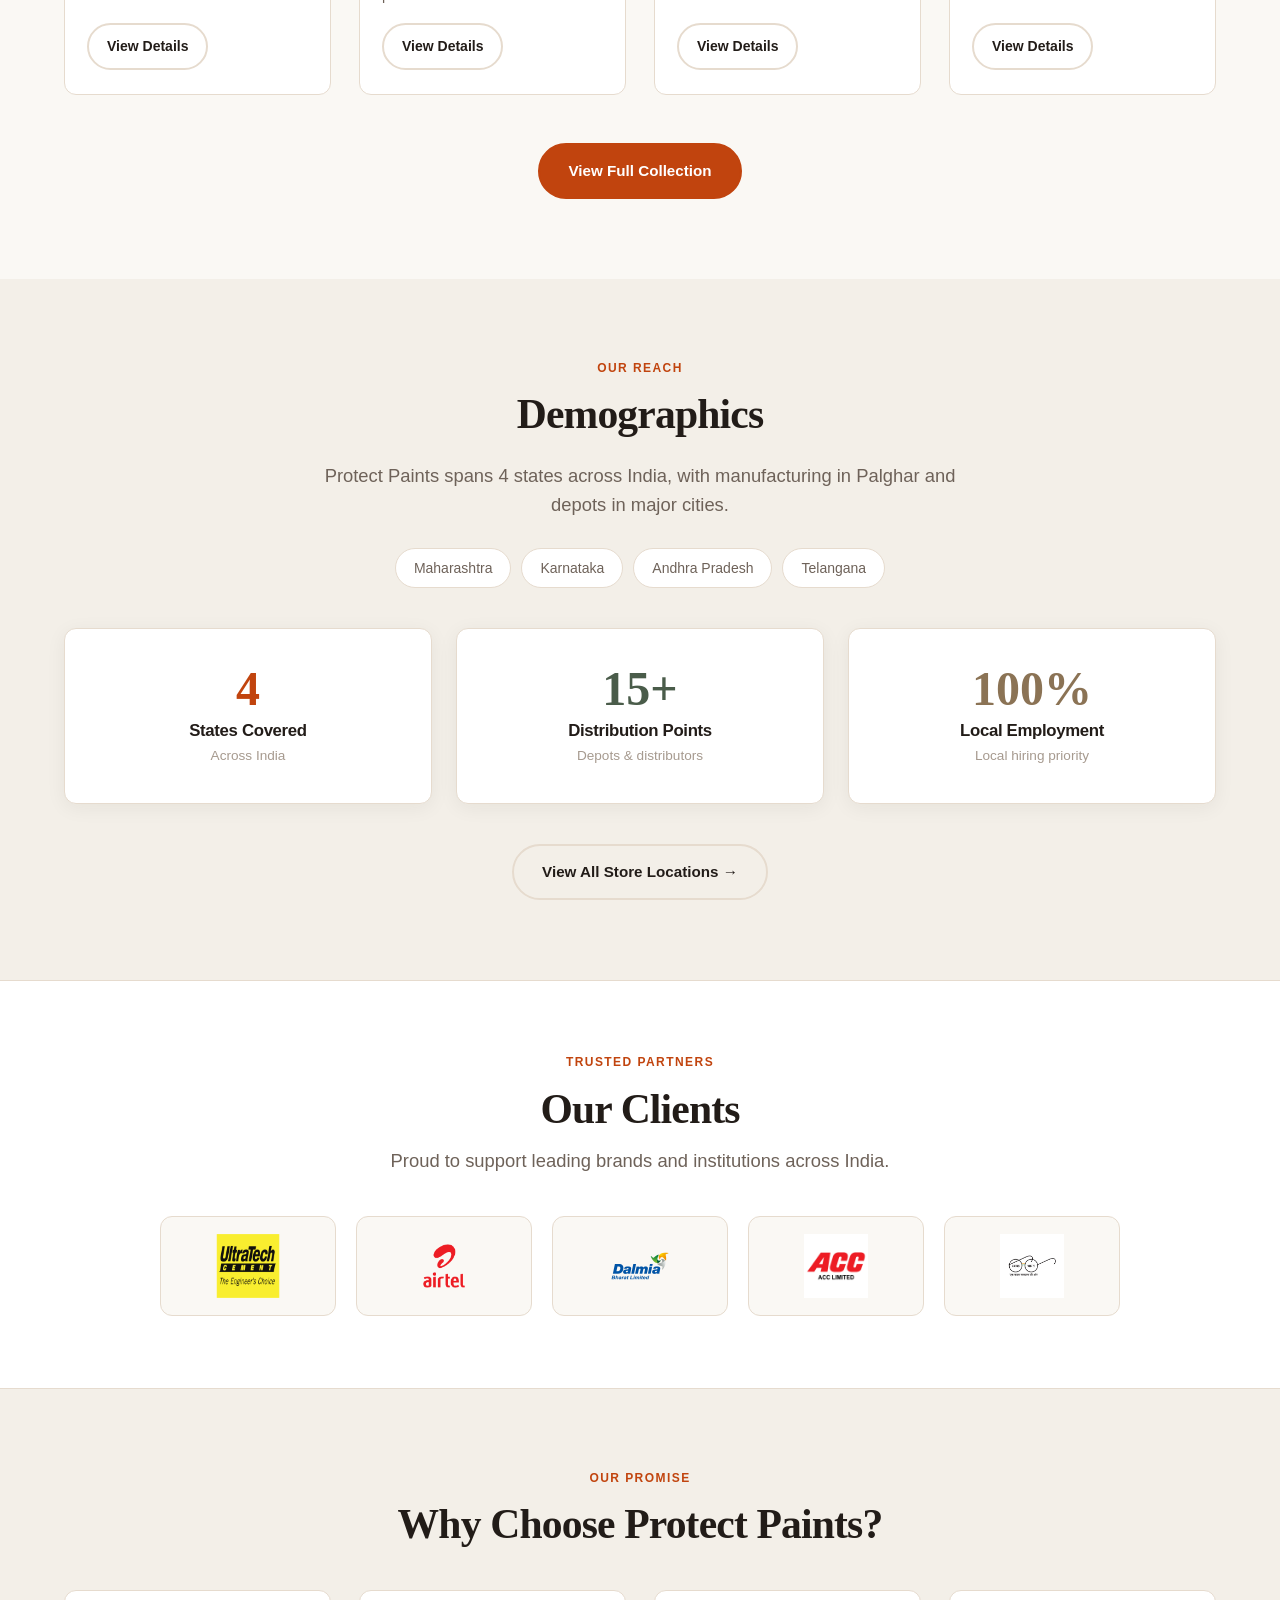
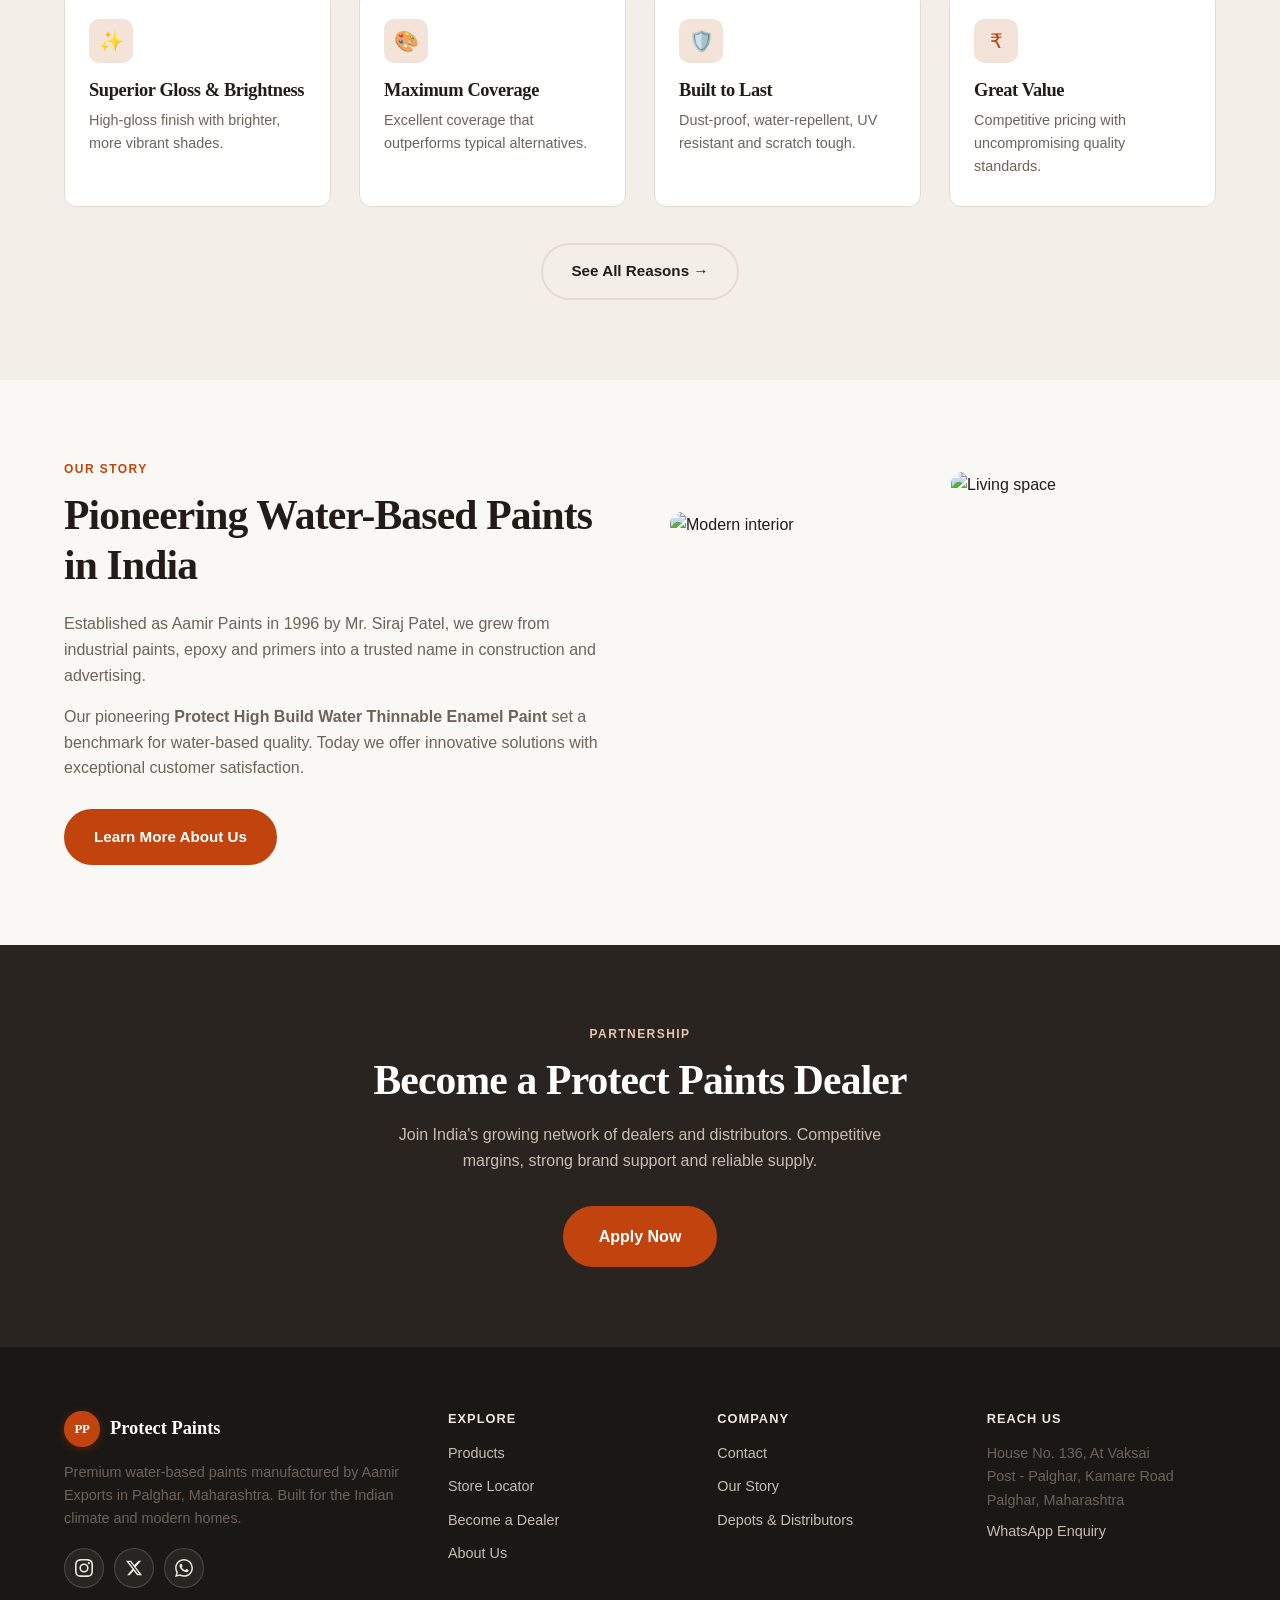
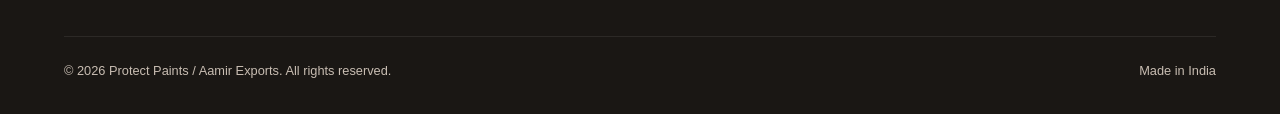
==== commit 68307a7f: "Add files via upload" ====
--- a/index.html
+++ b/index.html
@@ -277,7 +277,7 @@
         </div>
         <div class="footer-col">
           <h4>Reach Us</h4>
-          <p style="font-size:0.9rem; margin:0 0 8px;">Khairepada Village<br>East of Palghar District<br>Maharashtra, India</p>
+          <p style="font-size:0.9rem; margin:0 0 8px;">House No. 136, At Vaksai<br>Post - Palghar, Kamare Road<br>Palghar, Maharashtra</p>
           <a href="https://wa.me/918600154337" target="_blank" rel="noopener">WhatsApp Enquiry</a>
         </div>
       </div>
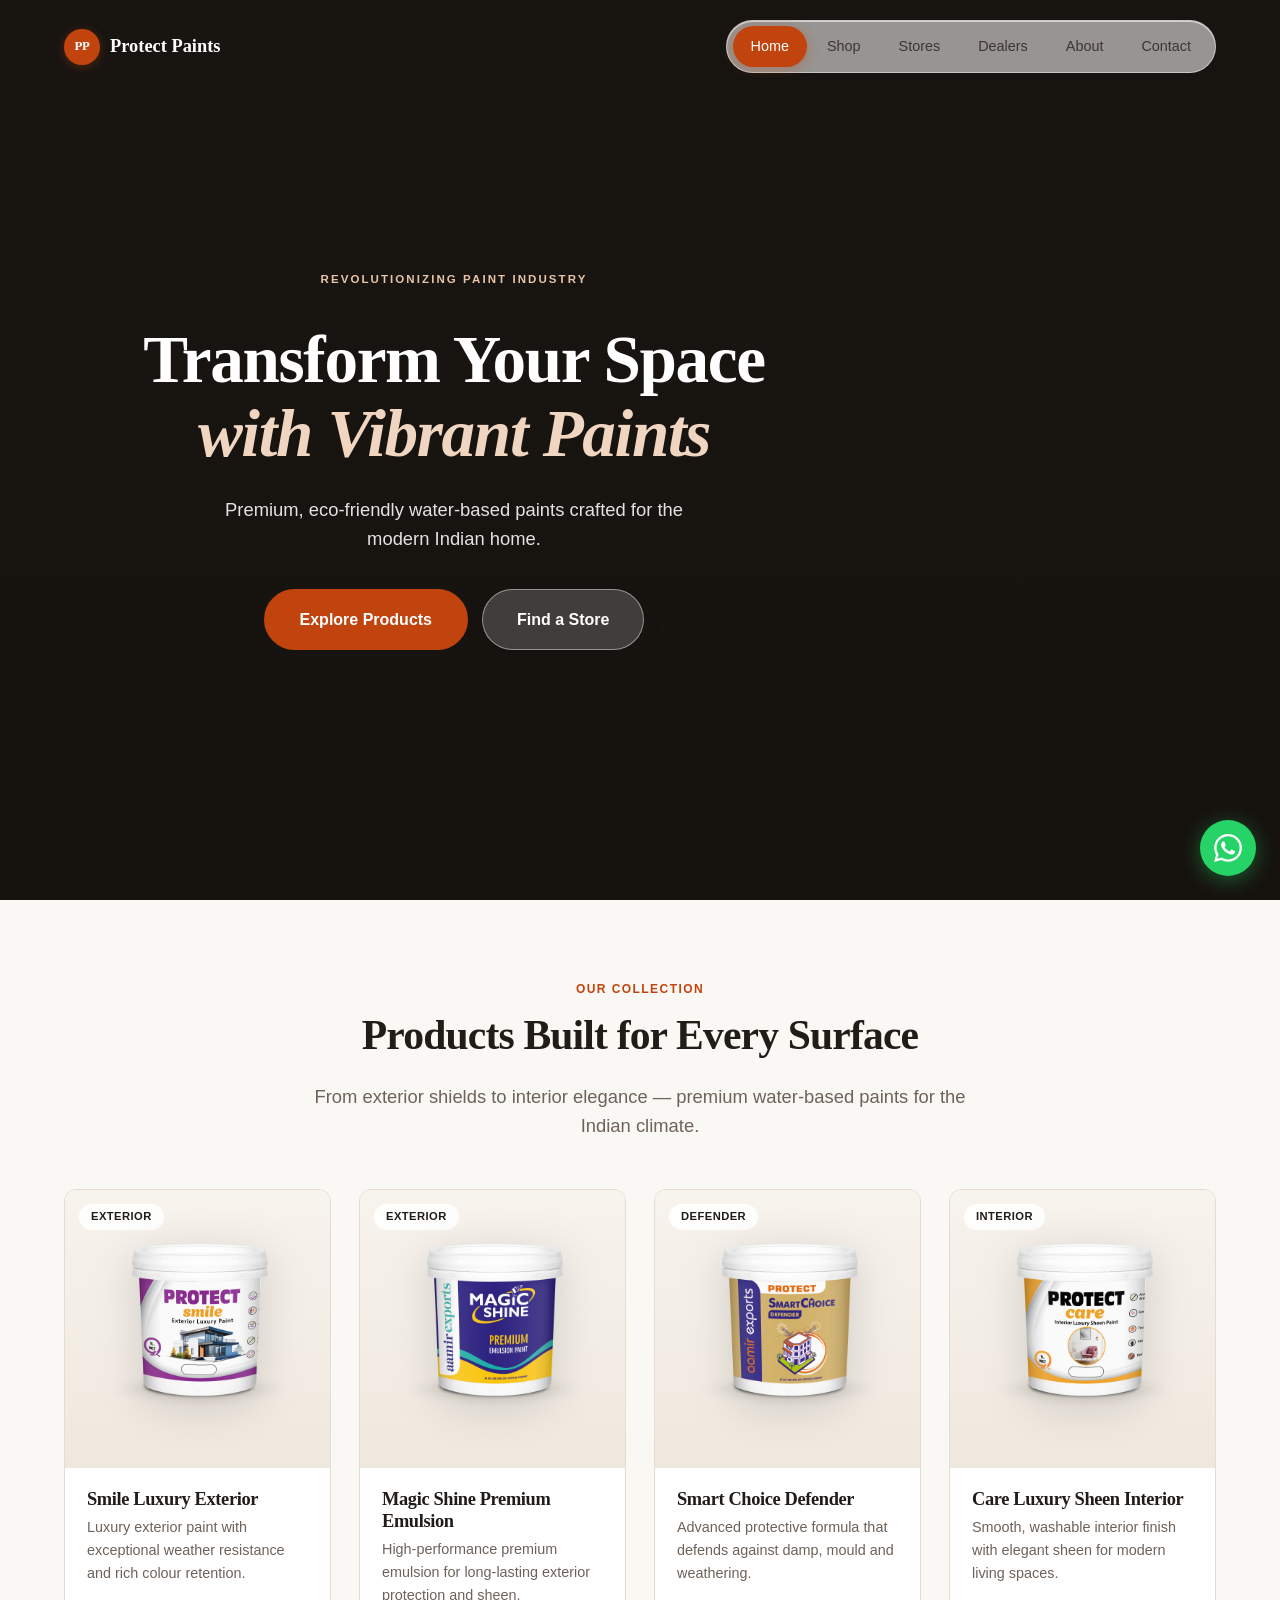
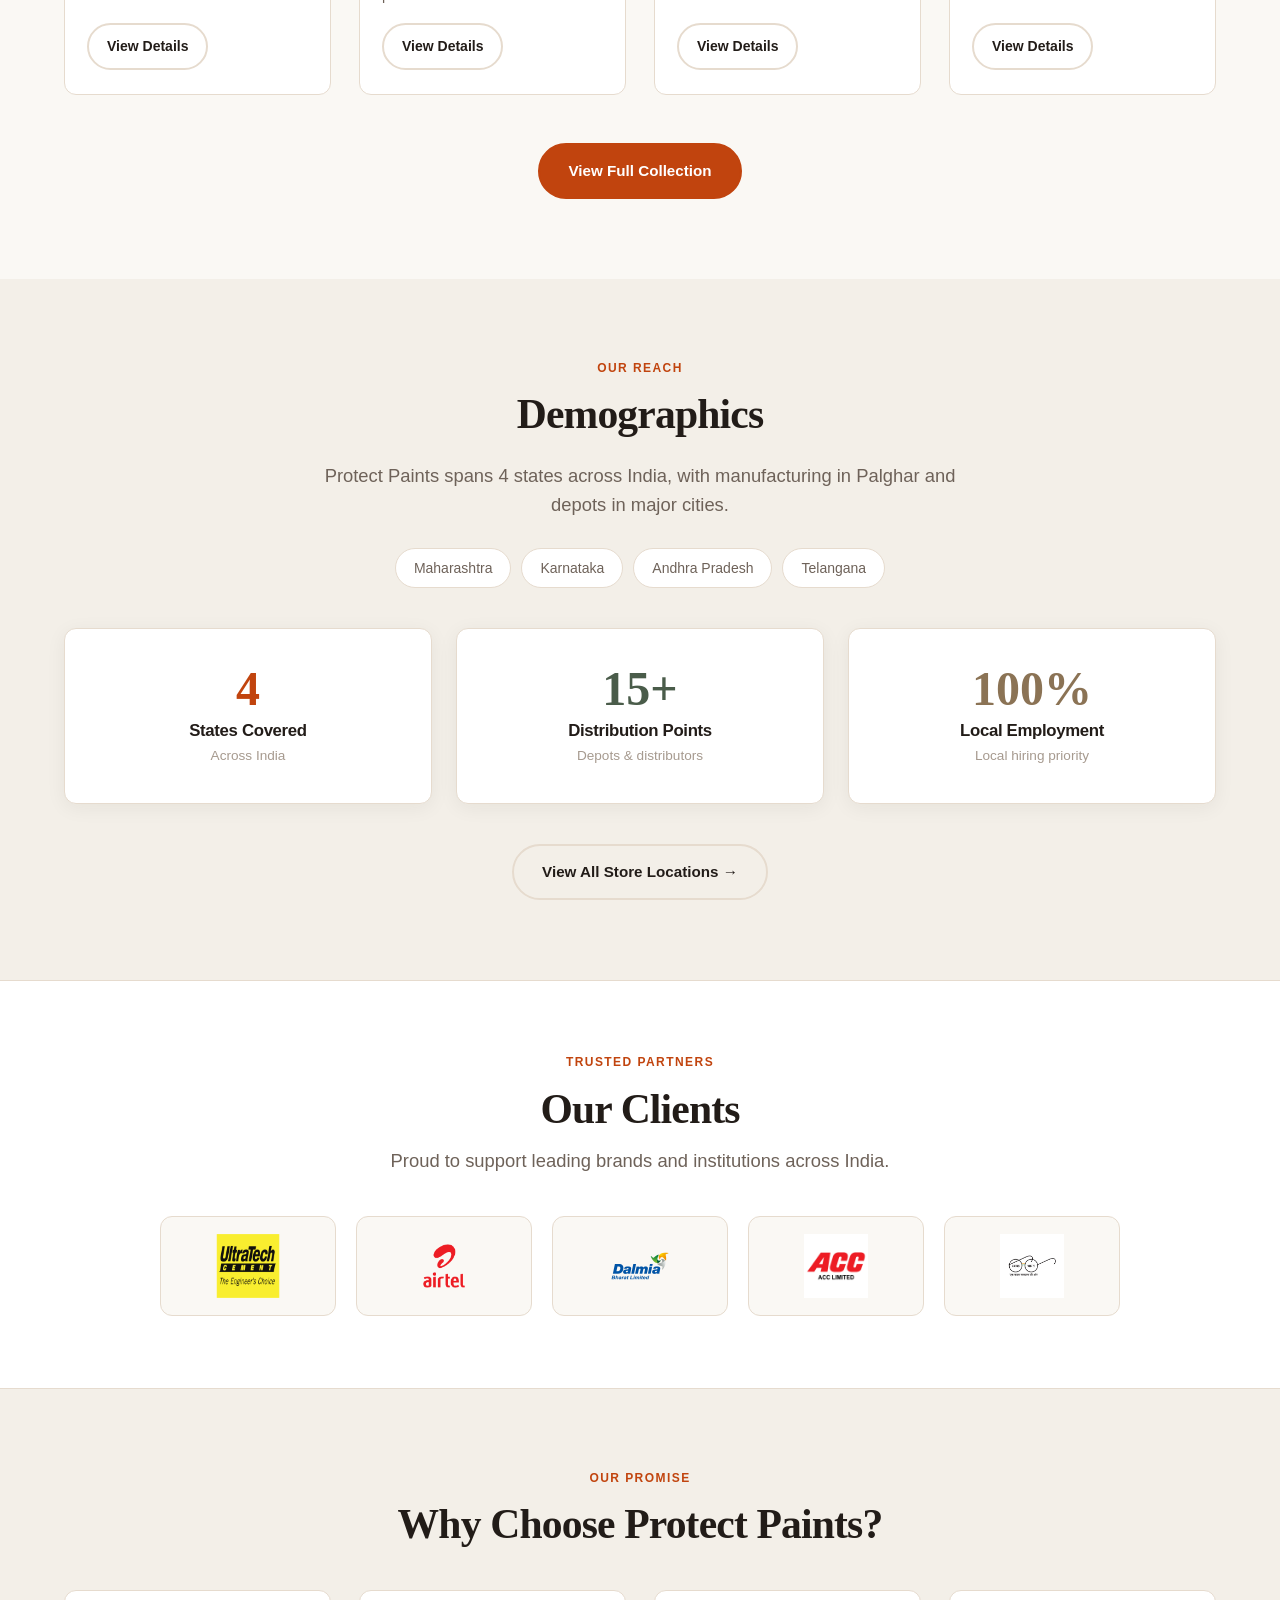
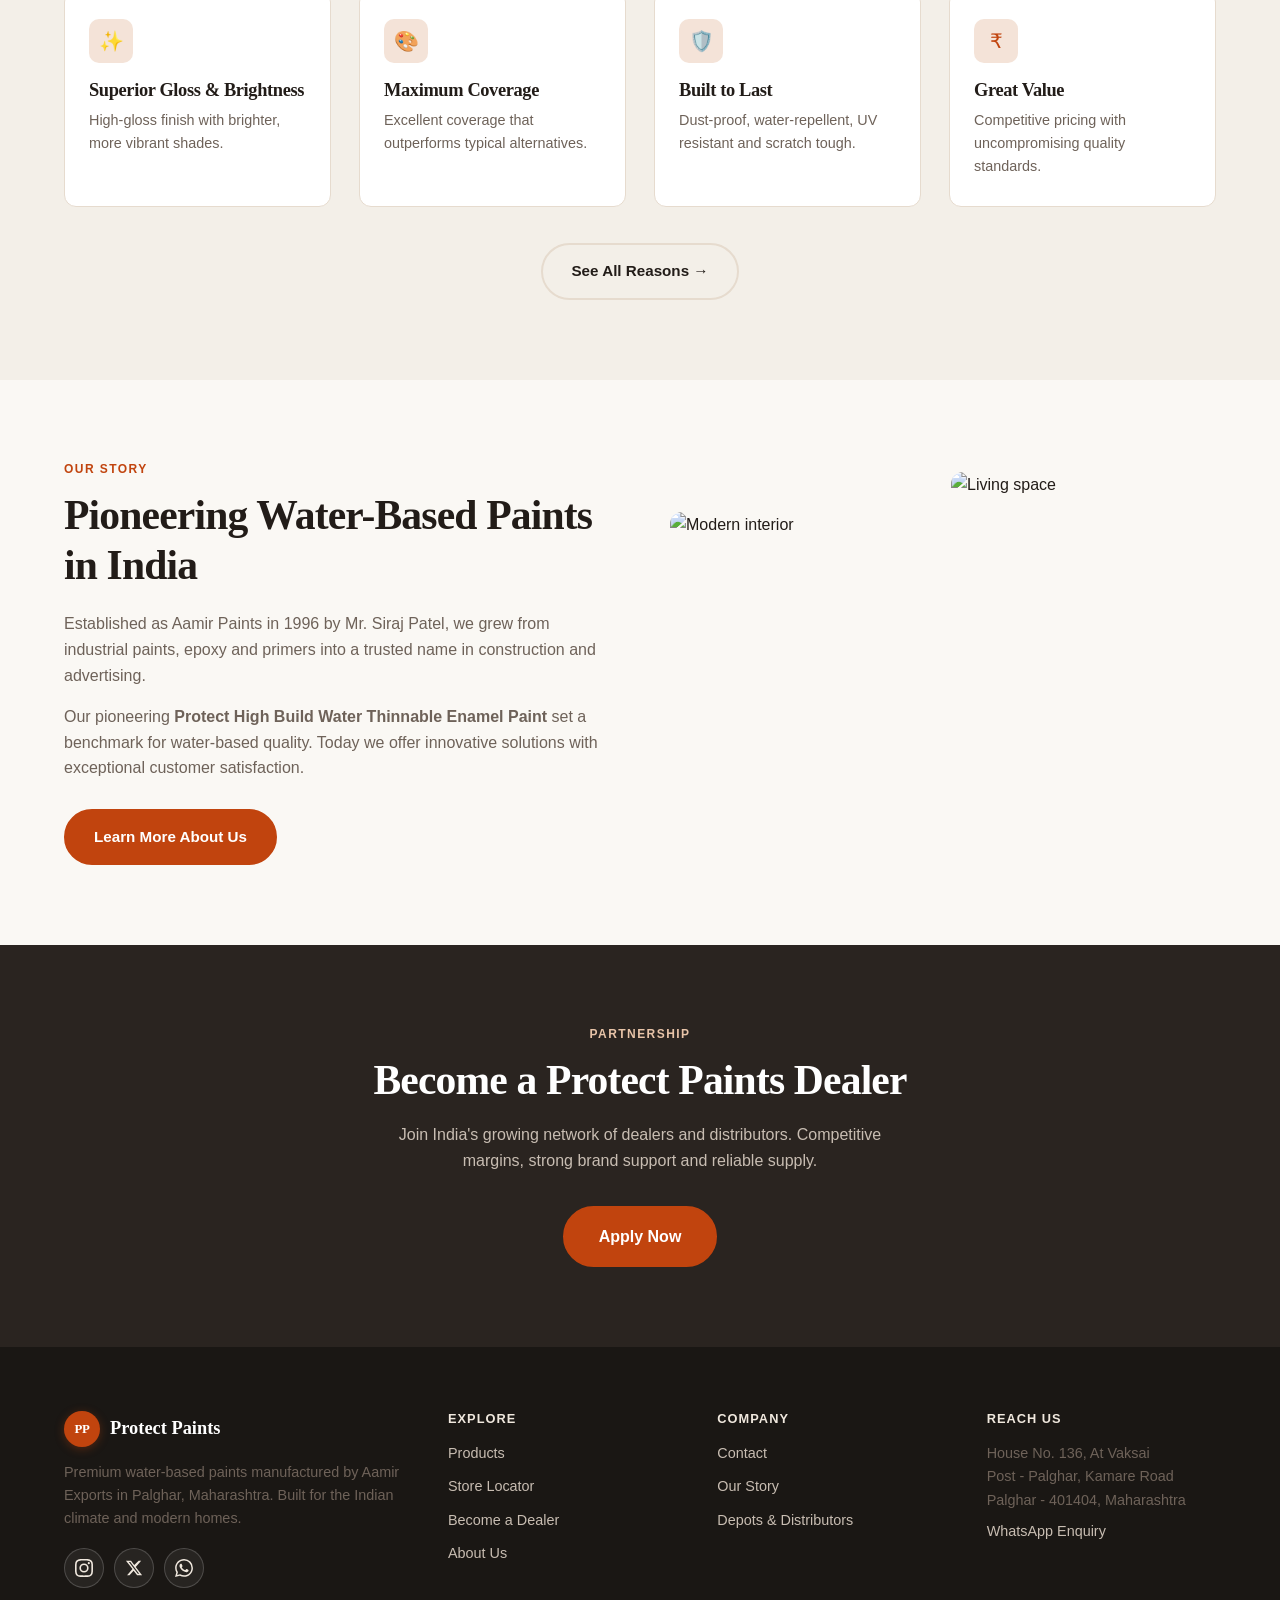
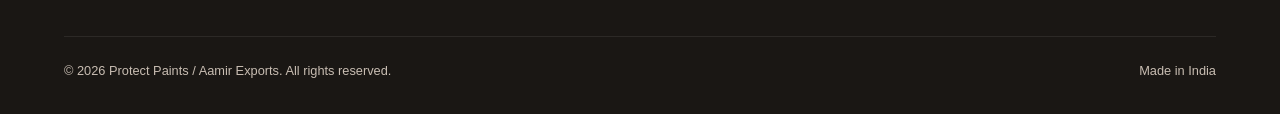
==== commit 67b829a1: "Add files via upload" ====
--- a/index.html
+++ b/index.html
@@ -277,7 +277,7 @@
         </div>
         <div class="footer-col">
           <h4>Reach Us</h4>
-          <p style="font-size:0.9rem; margin:0 0 8px;">House No. 136, At Vaksai<br>Post - Palghar, Kamare Road<br>Palghar, Maharashtra</p>
+          <p style="font-size:0.9rem; margin:0 0 8px;">House No. 136, At Vaksai<br>Post - Palghar, Kamare Road<br>Palghar - 401404, Maharashtra</p>
           <a href="https://wa.me/918600154337" target="_blank" rel="noopener">WhatsApp Enquiry</a>
         </div>
       </div>
